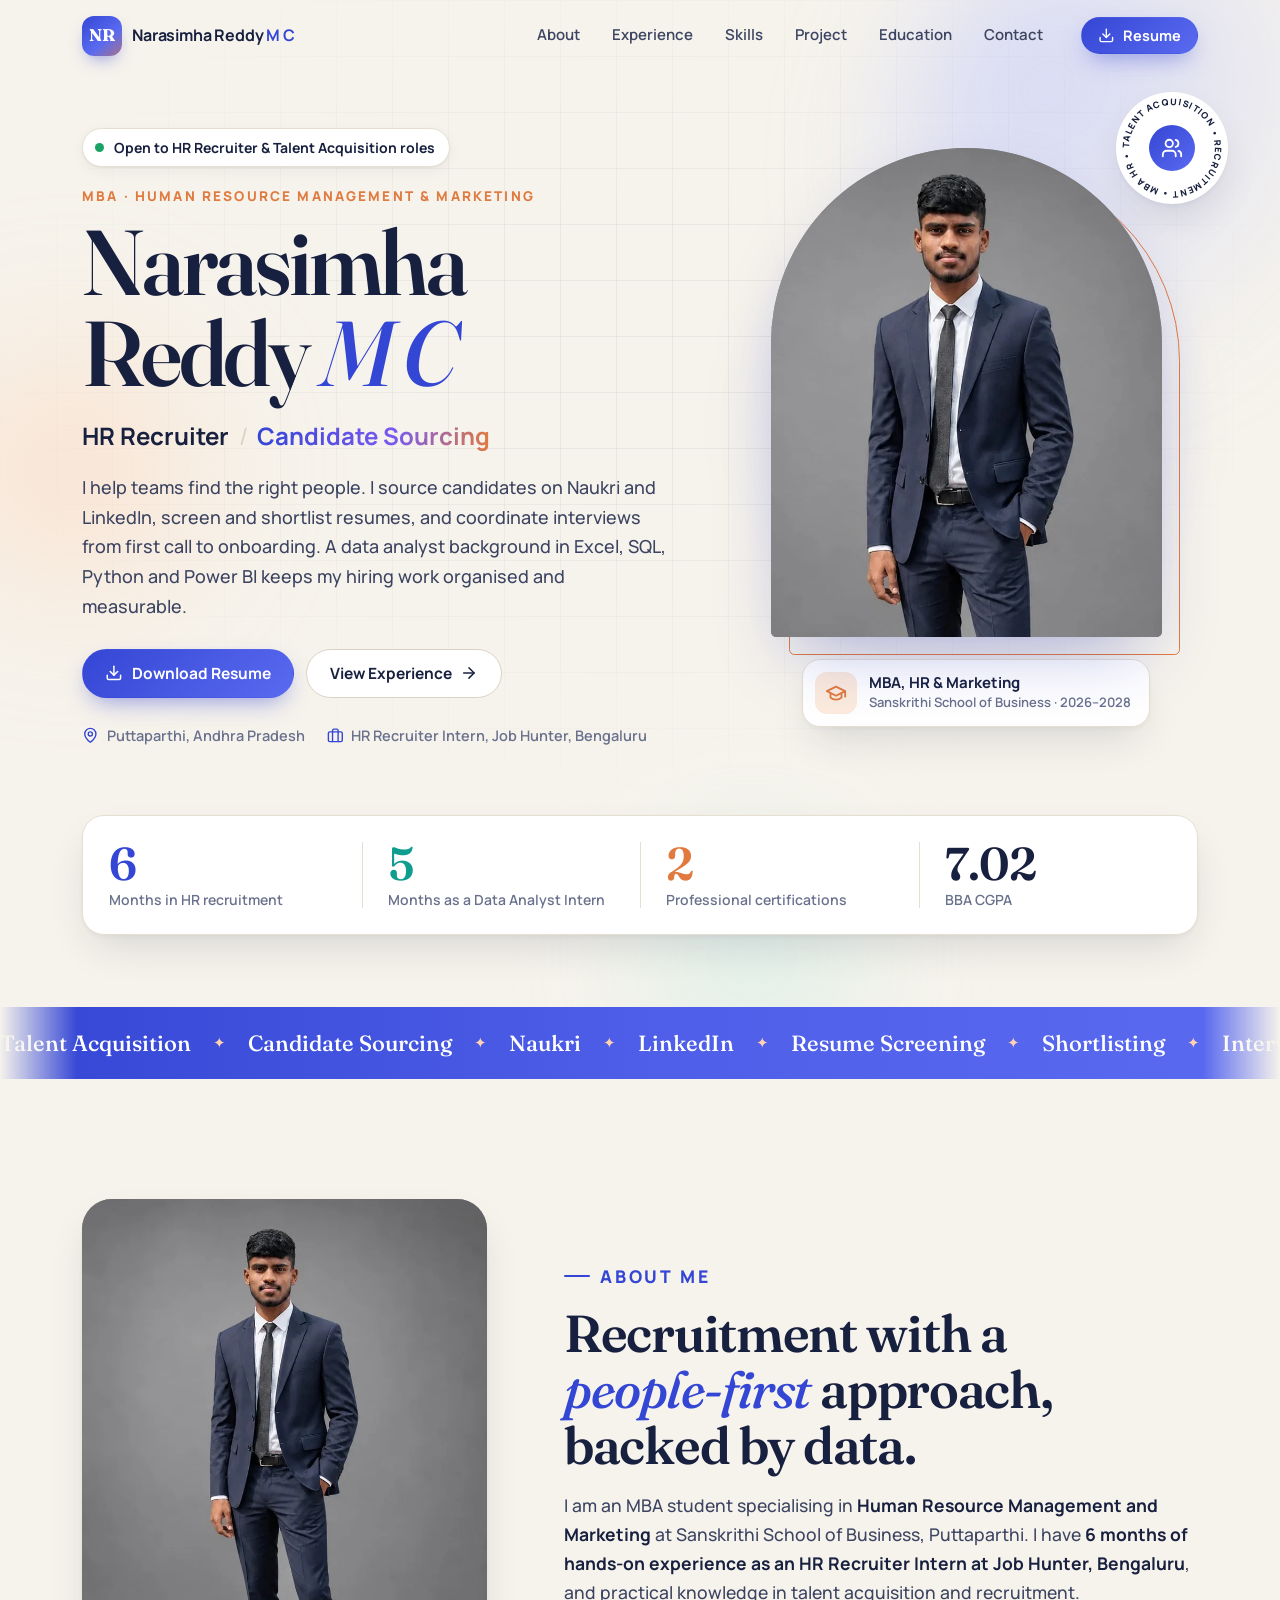
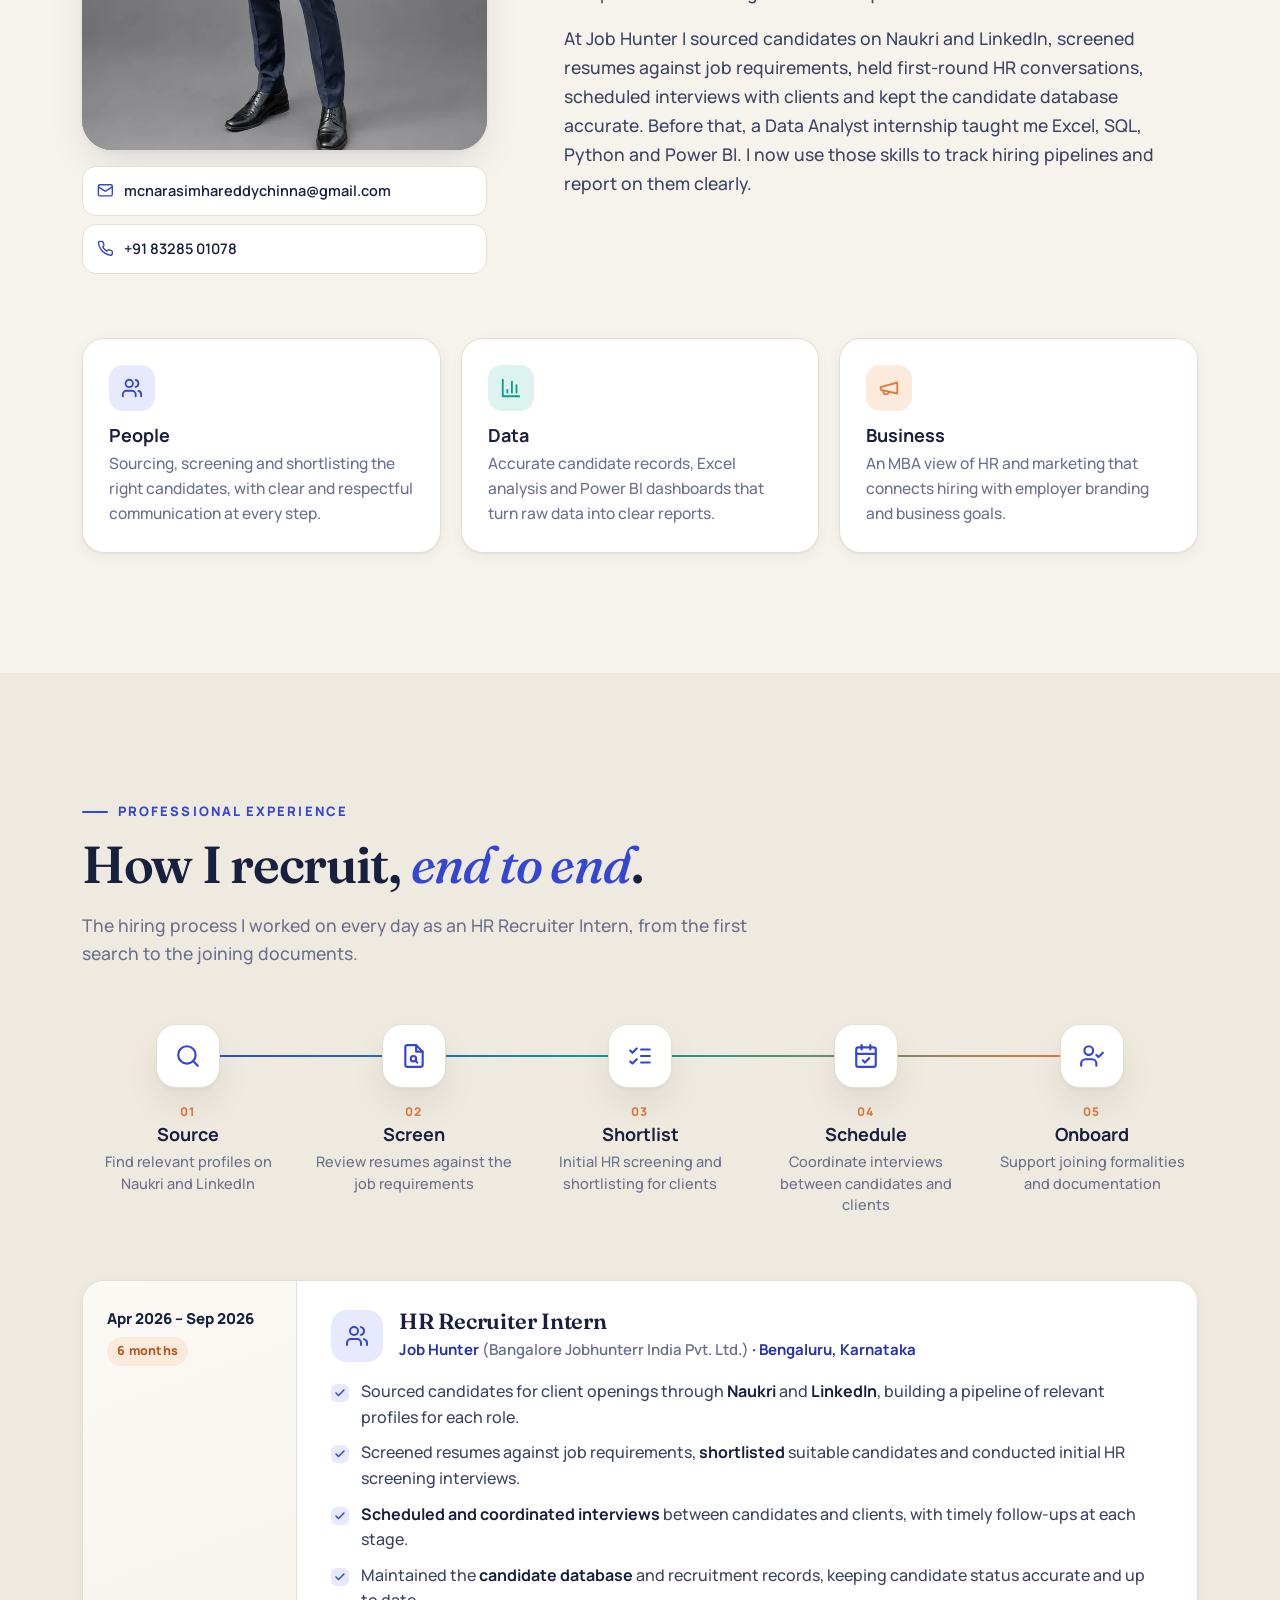
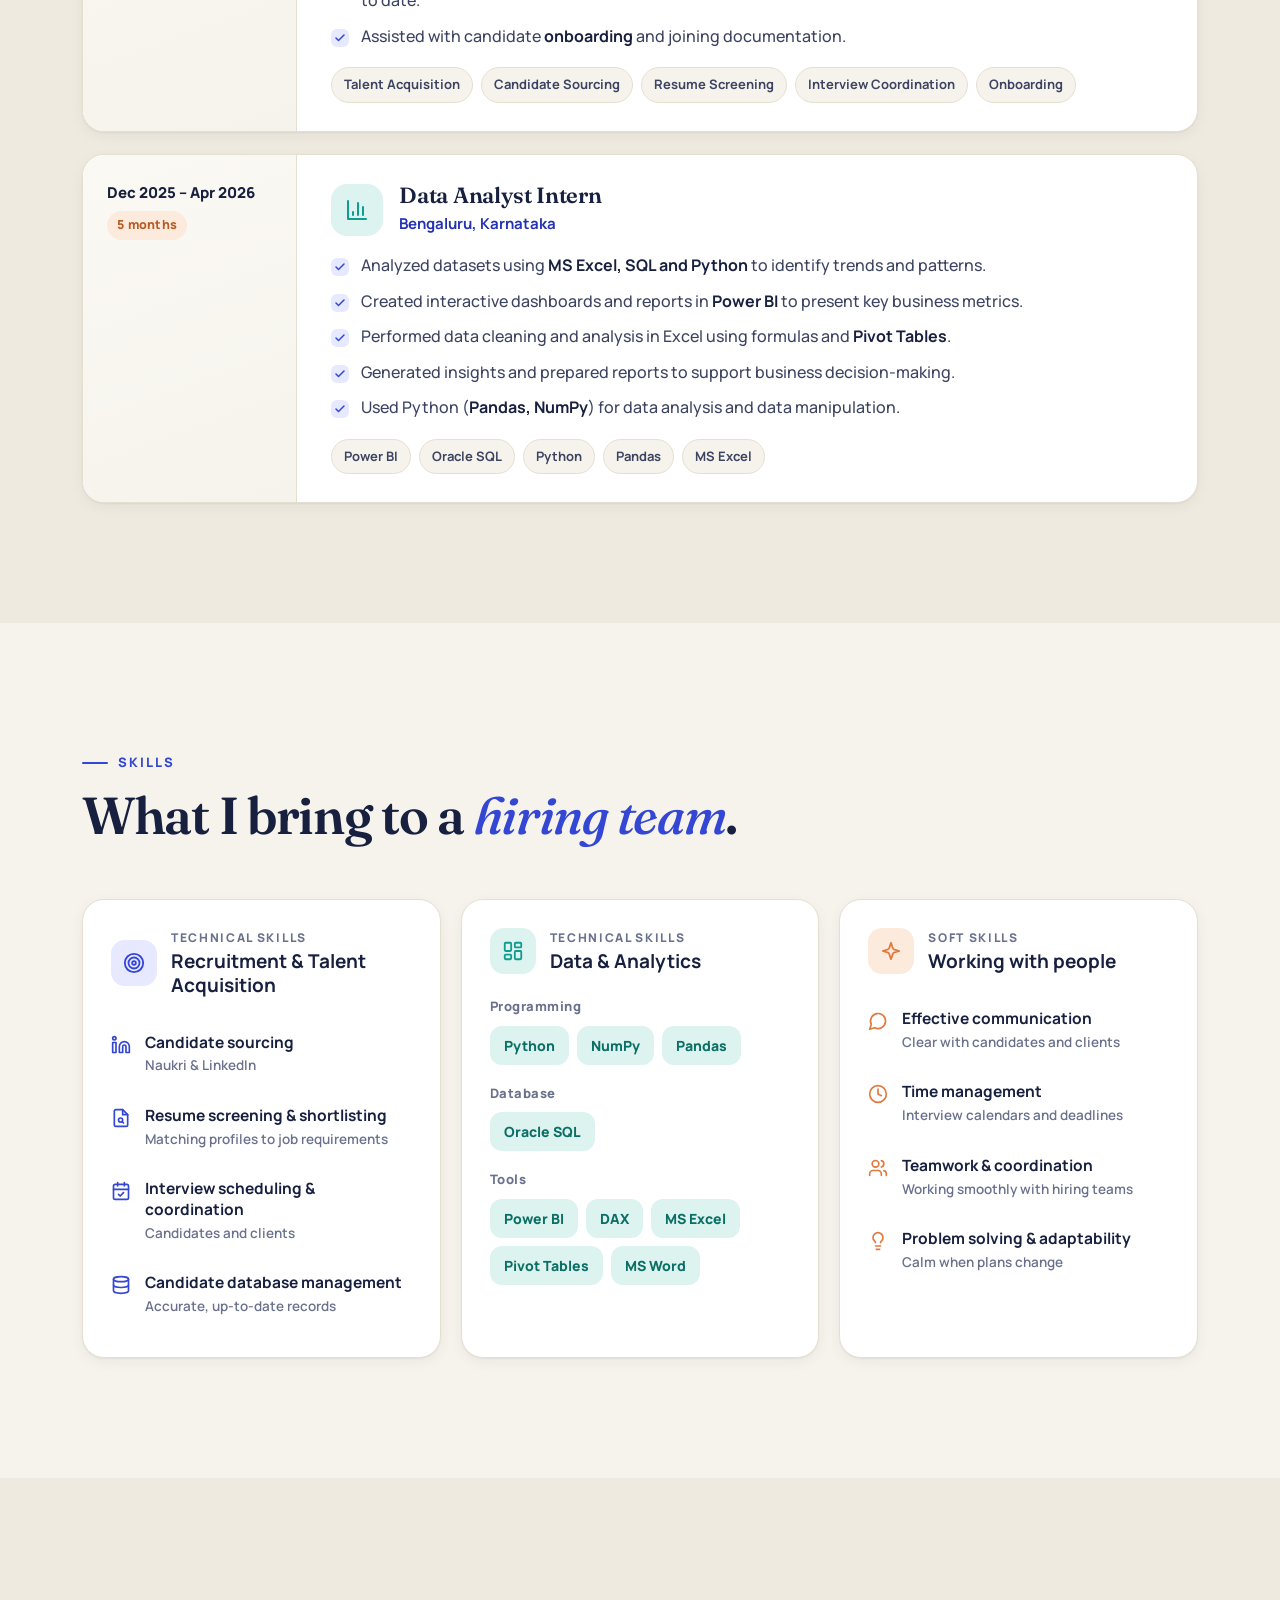
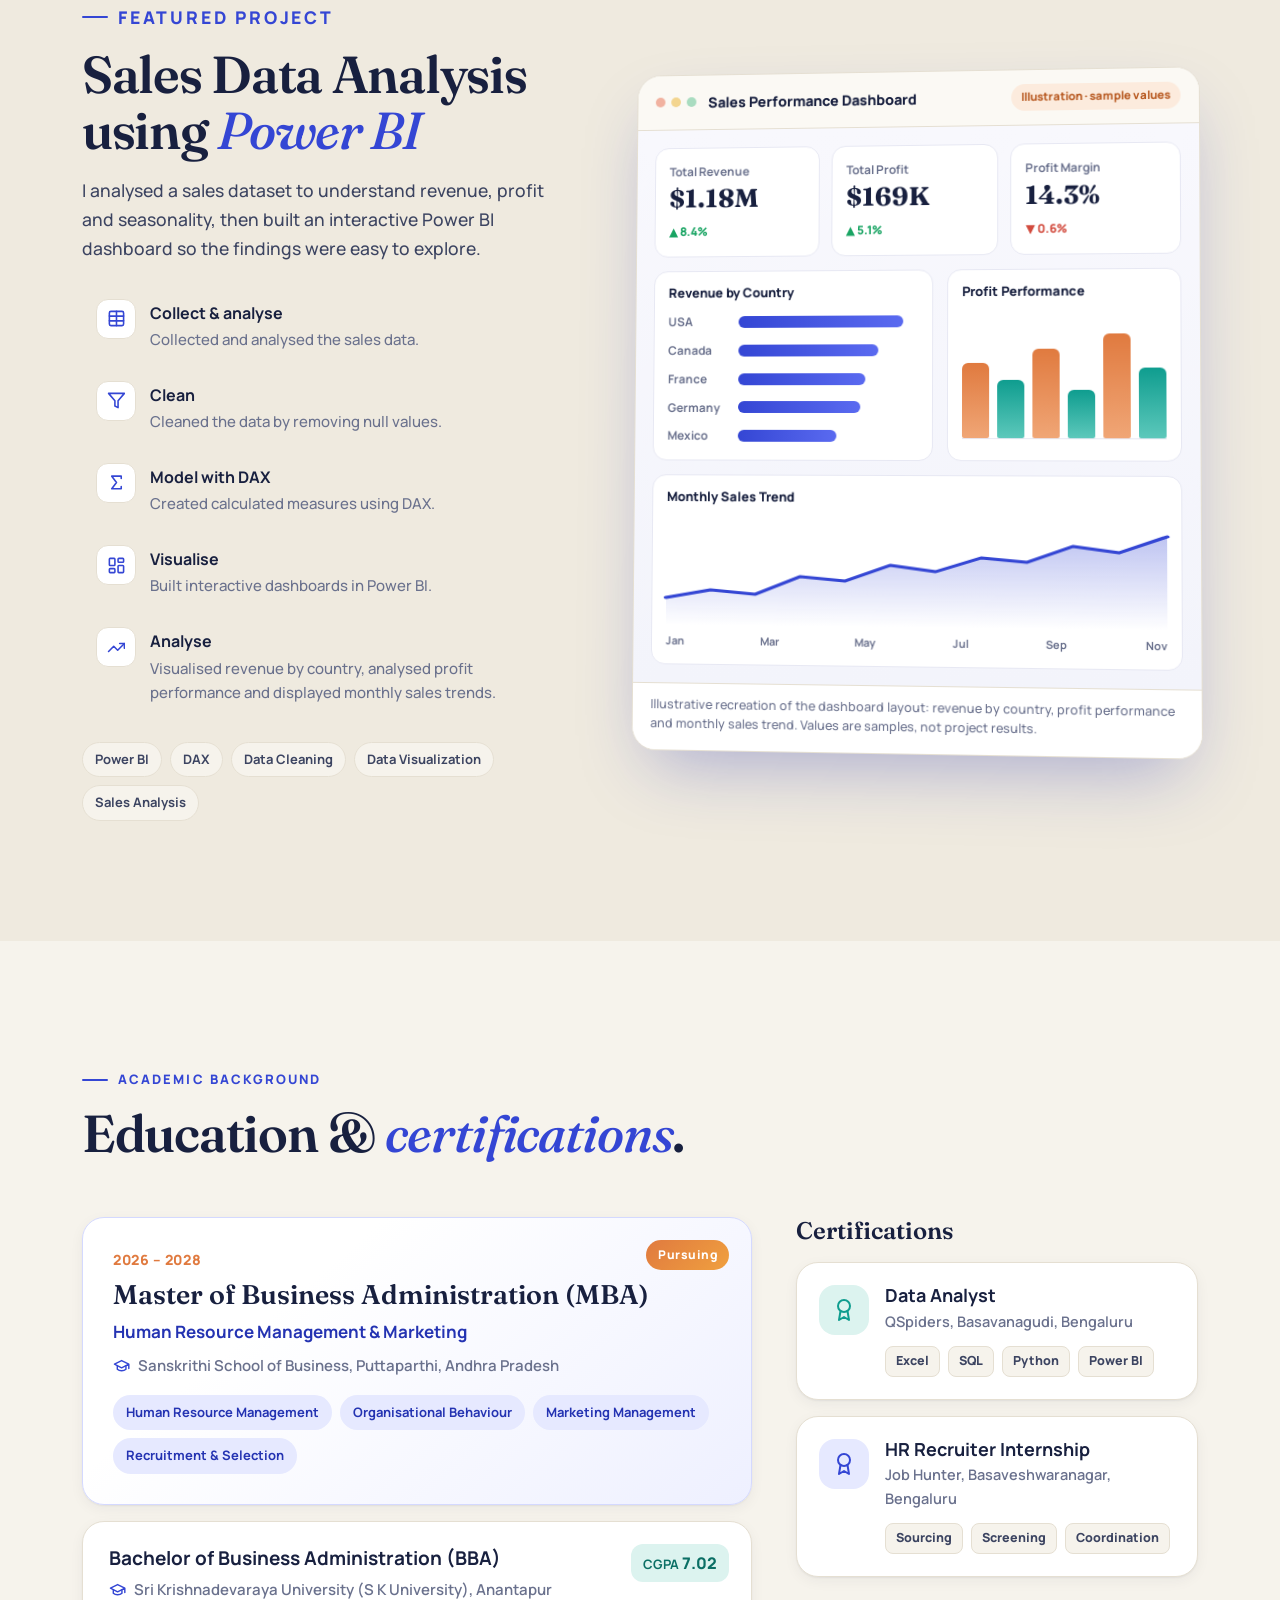
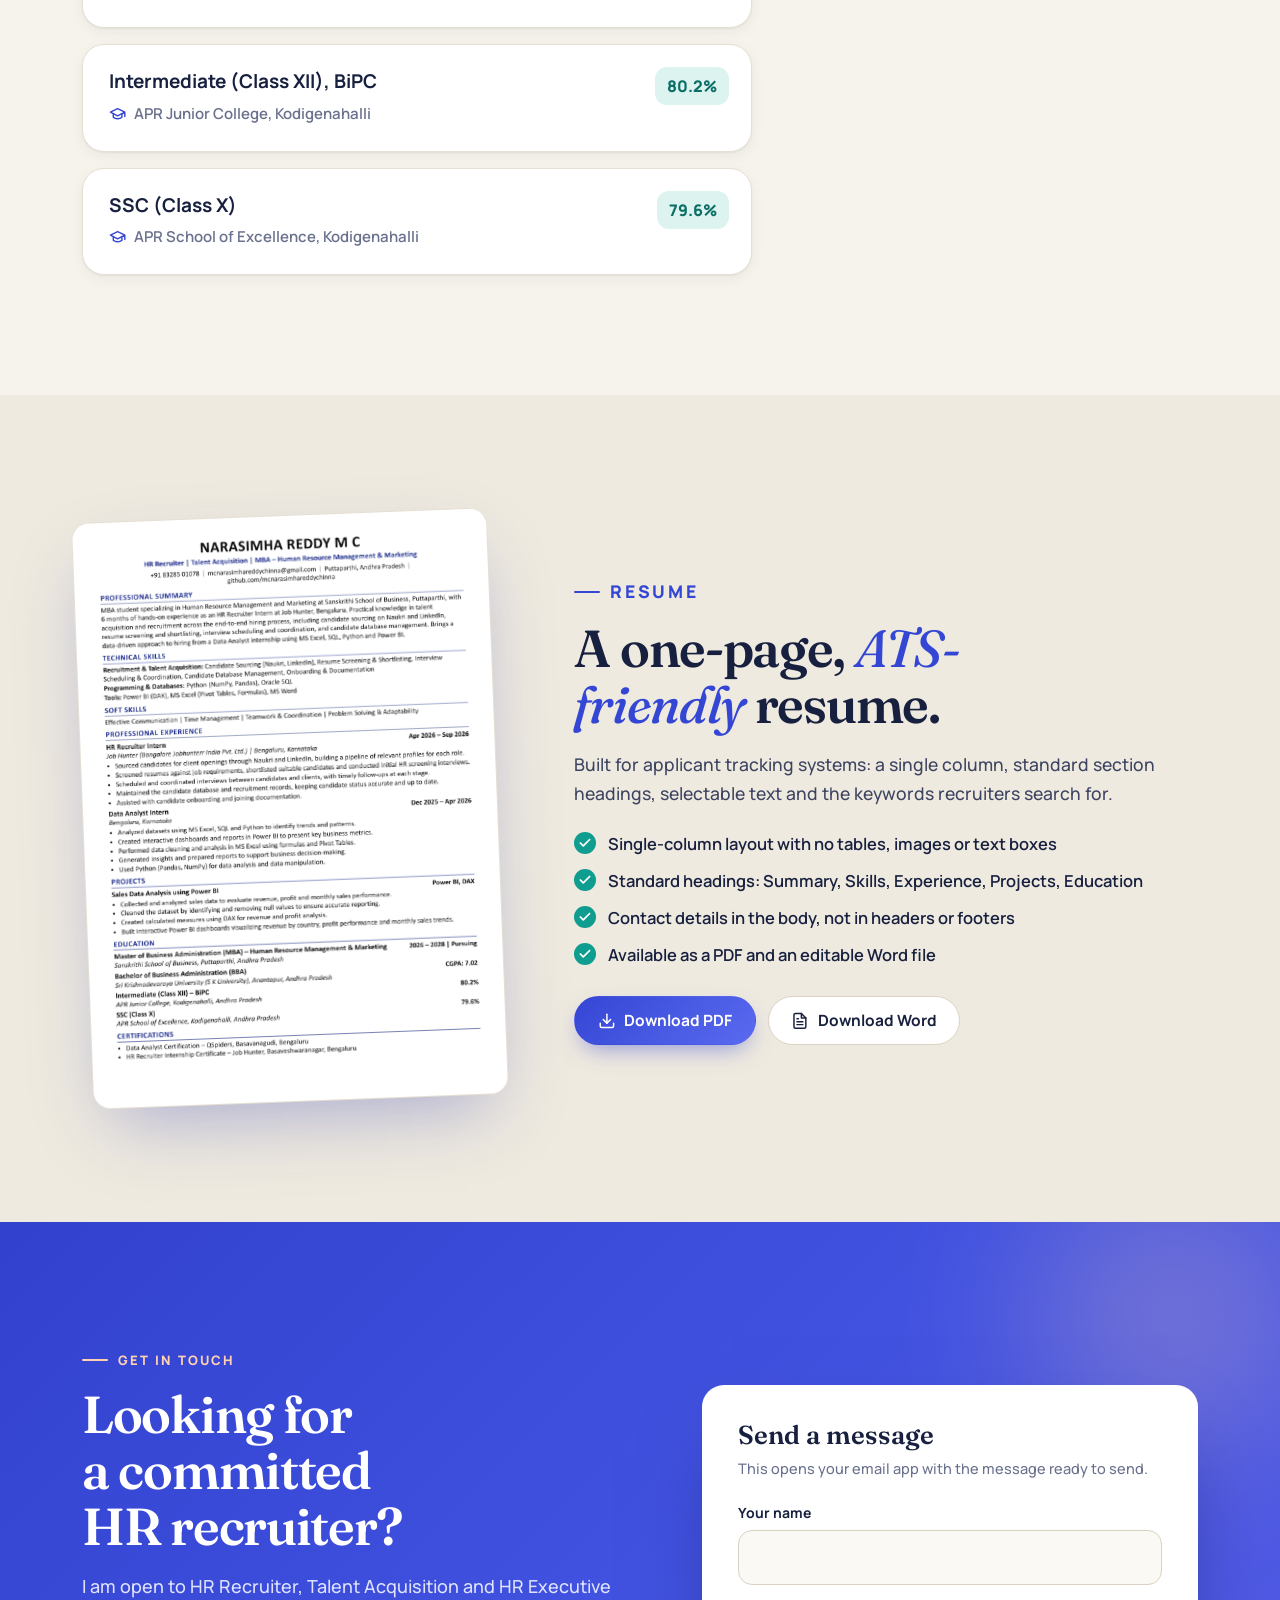
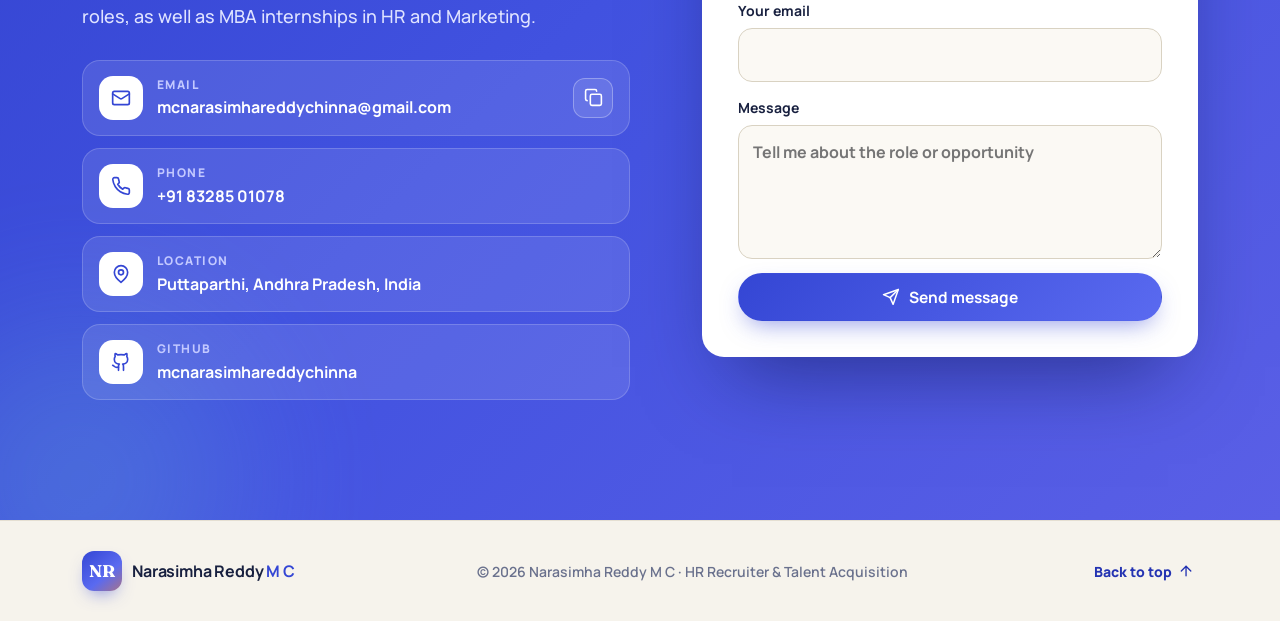
==== index.html @ 58a4a119 "Add premium portfolio and ATS-friendly resume for Narasimha Reddy M C - Static, dependency-free port" ====
<!doctype html>
<html lang="en" class="no-js">
<head>
<meta charset="utf-8">
<meta name="viewport" content="width=device-width, initial-scale=1, viewport-fit=cover">
<title>Narasimha Reddy M C | HR Recruiter &amp; Talent Acquisition | MBA (HR &amp; Marketing)</title>
<meta name="description" content="Portfolio of Narasimha Reddy M C, an MBA (Human Resource Management &amp; Marketing) student with 6 months of HR recruitment experience and practical knowledge in talent acquisition and recruitment, candidate sourcing, resume screening, interview coordination and Power BI.">
<meta name="keywords" content="Narasimha Reddy M C, HR Recruiter, Talent Acquisition, Recruitment, Candidate Sourcing, Resume Screening, Interview Scheduling, MBA HR, Marketing, Power BI, Data Analyst">
<meta name="author" content="Narasimha Reddy M C">
<meta name="theme-color" content="#3446D4">
<meta name="color-scheme" content="light">
<meta property="og:type" content="profile">
<meta property="og:title" content="Narasimha Reddy M C | HR Recruiter &amp; Talent Acquisition">
<meta property="og:description" content="MBA (HR &amp; Marketing) | 6 months in HR recruitment | Candidate sourcing, screening, interview coordination | Data skills in Excel, SQL, Python and Power BI.">
<meta property="og:image" content="assets/img/og-image.jpg">
<meta property="og:image:width" content="1200">
<meta property="og:image:height" content="630">
<meta name="twitter:card" content="summary_large_image">
<link rel="icon" href="assets/img/favicon.svg" type="image/svg+xml">
<link rel="apple-touch-icon" href="assets/img/apple-touch-icon.png">
<link rel="preconnect" href="https://fonts.googleapis.com">
<link rel="preconnect" href="https://fonts.gstatic.com" crossorigin>
<link rel="stylesheet" href="https://fonts.googleapis.com/css2?family=Fraunces:opsz,wght@9..144,500;9..144,600;9..144,700&family=Manrope:wght@400;500;600;700;800&display=swap">
<link rel="preload" as="image" href="assets/img/narasimha-portrait.webp" fetchpriority="high">
<link rel="stylesheet" href="assets/css/styles.css">
<script>document.documentElement.classList.remove("no-js")</script>
<script type="application/ld+json">
{
  "@context": "https://schema.org",
  "@type": "Person",
  "name": "Narasimha Reddy M C",
  "jobTitle": "HR Recruiter",
  "description": "MBA (Human Resource Management & Marketing) student with practical knowledge in talent acquisition and recruitment.",
  "email": "mailto:mcnarasimhareddychinna@gmail.com",
  "telephone": "+91-8328501078",
  "address": {"@type": "PostalAddress", "addressLocality": "Puttaparthi", "addressRegion": "Andhra Pradesh", "addressCountry": "IN"},
  "alumniOf": [
    {"@type": "CollegeOrUniversity", "name": "Sanskrithi School of Business, Puttaparthi"},
    {"@type": "CollegeOrUniversity", "name": "Sri Krishnadevaraya University, Anantapur"}
  ],
  "knowsAbout": ["Talent Acquisition", "Recruitment", "Candidate Sourcing", "Resume Screening", "Interview Scheduling", "Candidate Database Management", "Power BI", "SQL", "Python", "MS Excel"],
  "sameAs": ["https://github.com/mcnarasimhareddychinna"]
}
</script>
</head>
<body>
<a class="skip" href="#main">Skip to content</a>
<div class="progress" aria-hidden="true"><span></span></div>

<!-- Icon sprite (Lucide, ISC licence) -->
<svg width="0" height="0" style="position:absolute" aria-hidden="true">
  <defs>
    <symbol id="i-mail" viewBox="0 0 24 24"><rect width="20" height="16" x="2" y="4" rx="2"/><path d="m22 7-8.97 5.7a1.94 1.94 0 0 1-2.06 0L2 7"/></symbol>
    <symbol id="i-phone" viewBox="0 0 24 24"><path d="M22 16.92v3a2 2 0 0 1-2.18 2 19.79 19.79 0 0 1-8.63-3.07 19.5 19.5 0 0 1-6-6 19.79 19.79 0 0 1-3.07-8.67A2 2 0 0 1 4.11 2h3a2 2 0 0 1 2 1.72 12.84 12.84 0 0 0 .7 2.81 2 2 0 0 1-.45 2.11L8.09 9.91a16 16 0 0 0 6 6l1.27-1.27a2 2 0 0 1 2.11-.45 12.84 12.84 0 0 0 2.81.7A2 2 0 0 1 22 16.92z"/></symbol>
    <symbol id="i-pin" viewBox="0 0 24 24"><path d="M20 10c0 6-8 12-8 12s-8-6-8-12a8 8 0 0 1 16 0Z"/><circle cx="12" cy="10" r="3"/></symbol>
    <symbol id="i-github" viewBox="0 0 24 24"><path d="M15 22v-4a4.8 4.8 0 0 0-1-3.5c3 0 6-2 6-5.5.08-1.25-.27-2.48-1-3.5.28-1.15.28-2.35 0-3.5 0 0-1 0-3 1.5-2.64-.5-5.36-.5-8 0C6 2 5 2 5 2c-.3 1.15-.3 2.35 0 3.5A5.403 5.403 0 0 0 4 9c0 3.5 3 5.5 6 5.5-.39.49-.68 1.05-.85 1.65-.17.6-.22 1.23-.15 1.85v4"/><path d="M9 18c-4.51 2-5-2-7-2"/></symbol>
    <symbol id="i-download" viewBox="0 0 24 24"><path d="M21 15v4a2 2 0 0 1-2 2H5a2 2 0 0 1-2-2v-4"/><path d="m7 10 5 5 5-5"/><path d="M12 15V3"/></symbol>
    <symbol id="i-arrow" viewBox="0 0 24 24"><path d="M5 12h14"/><path d="m12 5 7 7-7 7"/></symbol>
    <symbol id="i-arrow-up-right" viewBox="0 0 24 24"><path d="M7 7h10v10"/><path d="M7 17 17 7"/></symbol>
    <symbol id="i-search" viewBox="0 0 24 24"><circle cx="11" cy="11" r="8"/><path d="m21 21-4.3-4.3"/></symbol>
    <symbol id="i-file-search" viewBox="0 0 24 24"><path d="M14 2H6a2 2 0 0 0-2 2v16a2 2 0 0 0 2 2h12a2 2 0 0 0 2-2V8z"/><path d="M14 2v6h6"/><circle cx="11.5" cy="14.5" r="2.5"/><path d="M13.3 16.3 15 18"/></symbol>
    <symbol id="i-list-checks" viewBox="0 0 24 24"><path d="m3 17 2 2 4-4"/><path d="m3 7 2 2 4-4"/><path d="M13 6h8"/><path d="M13 12h8"/><path d="M13 18h8"/></symbol>
    <symbol id="i-calendar" viewBox="0 0 24 24"><rect width="18" height="18" x="3" y="4" rx="2"/><path d="M16 2v4"/><path d="M8 2v4"/><path d="M3 10h18"/><path d="m9 16 2 2 4-4"/></symbol>
    <symbol id="i-user-check" viewBox="0 0 24 24"><path d="M16 21v-2a4 4 0 0 0-4-4H6a4 4 0 0 0-4 4v2"/><circle cx="9" cy="7" r="4"/><path d="m16 11 2 2 4-4"/></symbol>
    <symbol id="i-database" viewBox="0 0 24 24"><ellipse cx="12" cy="5" rx="9" ry="3"/><path d="M3 5v14a9 3 0 0 0 18 0V5"/><path d="M3 12a9 3 0 0 0 18 0"/></symbol>
    <symbol id="i-chart" viewBox="0 0 24 24"><path d="M3 3v18h18"/><path d="M18 17V9"/><path d="M13 17V5"/><path d="M8 17v-3"/></symbol>
    <symbol id="i-award" viewBox="0 0 24 24"><circle cx="12" cy="8" r="6"/><path d="M15.477 12.89 17 22l-5-3-5 3 1.523-9.11"/></symbol>
    <symbol id="i-cap" viewBox="0 0 24 24"><path d="M22 10v6M2 10l10-5 10 5-10 5z"/><path d="M6 12v5c3 3 9 3 12 0v-5"/></symbol>
    <symbol id="i-briefcase" viewBox="0 0 24 24"><rect width="20" height="14" x="2" y="7" rx="2"/><path d="M16 21V5a2 2 0 0 0-2-2h-4a2 2 0 0 0-2 2v16"/></symbol>
    <symbol id="i-users" viewBox="0 0 24 24"><path d="M16 21v-2a4 4 0 0 0-4-4H6a4 4 0 0 0-4 4v2"/><circle cx="9" cy="7" r="4"/><path d="M22 21v-2a4 4 0 0 0-3-3.87"/><path d="M16 3.13a4 4 0 0 1 0 7.75"/></symbol>
    <symbol id="i-message" viewBox="0 0 24 24"><path d="M7.9 20A9 9 0 1 0 4 16.1L2 22Z"/></symbol>
    <symbol id="i-clock" viewBox="0 0 24 24"><circle cx="12" cy="12" r="10"/><path d="M12 6v6l4 2"/></symbol>
    <symbol id="i-bulb" viewBox="0 0 24 24"><path d="M15 14c.2-1 .7-1.7 1.5-2.5 1-.9 1.5-2.2 1.5-3.5A6 6 0 0 0 6 8c0 1 .2 2.2 1.5 3.5.7.7 1.3 1.5 1.5 2.5"/><path d="M9 18h6"/><path d="M10 22h4"/></symbol>
    <symbol id="i-check" viewBox="0 0 24 24"><path d="M20 6 9 17l-5-5"/></symbol>
    <symbol id="i-copy" viewBox="0 0 24 24"><rect width="14" height="14" x="8" y="8" rx="2"/><path d="M4 16c-1.1 0-2-.9-2-2V4c0-1.1.9-2 2-2h10c1.1 0 2 .9 2 2"/></symbol>
    <symbol id="i-menu" viewBox="0 0 24 24"><path d="M4 7h16"/><path d="M4 12h16"/><path d="M4 17h16"/></symbol>
    <symbol id="i-x" viewBox="0 0 24 24"><path d="M18 6 6 18"/><path d="m6 6 12 12"/></symbol>
    <symbol id="i-file" viewBox="0 0 24 24"><path d="M14 2H6a2 2 0 0 0-2 2v16a2 2 0 0 0 2 2h12a2 2 0 0 0 2-2V8z"/><path d="M14 2v6h6"/><path d="M16 13H8"/><path d="M16 17H8"/><path d="M10 9H8"/></symbol>
    <symbol id="i-sparkles" viewBox="0 0 24 24"><path d="m12 3-1.9 5.8a2 2 0 0 1-1.3 1.3L3 12l5.8 1.9a2 2 0 0 1 1.3 1.3L12 21l1.9-5.8a2 2 0 0 1 1.3-1.3L21 12l-5.8-1.9a2 2 0 0 1-1.3-1.3Z"/></symbol>
    <symbol id="i-target" viewBox="0 0 24 24"><circle cx="12" cy="12" r="10"/><circle cx="12" cy="12" r="6"/><circle cx="12" cy="12" r="2"/></symbol>
    <symbol id="i-trend" viewBox="0 0 24 24"><path d="m22 7-8.5 8.5-5-5L2 17"/><path d="M16 7h6v6"/></symbol>
    <symbol id="i-filter" viewBox="0 0 24 24"><path d="M22 3H2l8 9.46V19l4 2v-8.54L22 3z"/></symbol>
    <symbol id="i-sigma" viewBox="0 0 24 24"><path d="M18 7V4H6l6 8-6 8h12v-3"/></symbol>
    <symbol id="i-dashboard" viewBox="0 0 24 24"><rect width="7" height="9" x="3" y="3" rx="1"/><rect width="7" height="5" x="14" y="3" rx="1"/><rect width="7" height="9" x="14" y="12" rx="1"/><rect width="7" height="5" x="3" y="16" rx="1"/></symbol>
    <symbol id="i-globe" viewBox="0 0 24 24"><circle cx="12" cy="12" r="10"/><path d="M12 2a14.5 14.5 0 0 0 0 20 14.5 14.5 0 0 0 0-20"/><path d="M2 12h20"/></symbol>
    <symbol id="i-megaphone" viewBox="0 0 24 24"><path d="m3 11 18-5v12L3 14v-3z"/><path d="M11.6 16.8a3 3 0 1 1-5.8-1.6"/></symbol>
    <symbol id="i-send" viewBox="0 0 24 24"><path d="m22 2-7 20-4-9-9-4Z"/><path d="M22 2 11 13"/></symbol>
    <symbol id="i-linkedin" viewBox="0 0 24 24"><path d="M16 8a6 6 0 0 1 6 6v7h-4v-7a2 2 0 0 0-2-2 2 2 0 0 0-2 2v7h-4v-7a6 6 0 0 1 6-6z"/><rect width="4" height="12" x="2" y="9"/><circle cx="4" cy="4" r="2"/></symbol>
    <symbol id="i-code" viewBox="0 0 24 24"><path d="m16 18 6-6-6-6"/><path d="m8 6-6 6 6 6"/></symbol>
    <symbol id="i-table" viewBox="0 0 24 24"><rect width="18" height="18" x="3" y="3" rx="2"/><path d="M3 9h18"/><path d="M3 15h18"/><path d="M12 3v18"/></symbol>
  </defs>
</svg>

<header class="nav" id="top">
  <div class="container nav-inner">
    <a class="brand" href="#home" aria-label="Narasimha Reddy M C, home">
      <span class="brand-mark" aria-hidden="true">NR</span>
      <span class="brand-text">Narasimha Reddy <b>M C</b></span>
    </a>
    <nav class="nav-links" aria-label="Main">
      <a href="#about">About</a>
      <a href="#experience">Experience</a>
      <a href="#skills">Skills</a>
      <a href="#project">Project</a>
      <a href="#education">Education</a>
      <a href="#contact">Contact</a>
    </nav>
    <a class="btn btn-primary btn-sm nav-cta" href="assets/files/Narasimha_Reddy_MC_Resume.pdf" download>
      <svg class="i"><use href="#i-download"/></svg><span>Resume</span>
    </a>
    <button class="menu-btn" type="button" aria-expanded="false" aria-controls="mobile-menu" aria-label="Open menu">
      <svg class="i i-open"><use href="#i-menu"/></svg><svg class="i i-close"><use href="#i-x"/></svg>
    </button>
  </div>
  <div class="mobile-menu" id="mobile-menu" hidden>
    <a href="#about">About</a>
    <a href="#experience">Experience</a>
    <a href="#skills">Skills</a>
    <a href="#project">Project</a>
    <a href="#education">Education</a>
    <a href="#resume">Resume</a>
    <a href="#contact">Contact</a>
  </div>
</header>

<main id="main">
  <!-- ============================== HERO -->
  <section class="hero" id="home">
    <div class="hero-bg" aria-hidden="true">
      <span class="blob b1"></span><span class="blob b2"></span><span class="blob b3"></span>
      <span class="grid-lines"></span>
    </div>
    <div class="container hero-grid">
      <div class="hero-copy">
        <p class="status" data-reveal><span class="pulse" aria-hidden="true"></span>Open to HR Recruiter &amp; Talent Acquisition roles</p>
        <p class="eyebrow" data-reveal style="--d:.05s">MBA · Human Resource Management &amp; Marketing</p>
        <h1 class="hero-title" data-reveal style="--d:.1s">
          <span>Narasimha</span>
          <span>Reddy <em>M&nbsp;C</em></span>
        </h1>
        <p class="hero-role" data-reveal style="--d:.18s">
          HR Recruiter <span class="sep" aria-hidden="true">/</span>
          <span class="rotator" aria-live="polite"><span class="rotator-word">Talent Acquisition</span></span>
        </p>
        <p class="hero-lead" data-reveal style="--d:.24s">
          I help teams find the right people. I source candidates on Naukri and LinkedIn, screen and shortlist resumes, and coordinate interviews from first call to onboarding. A data analyst background in Excel, SQL, Python and Power BI keeps my hiring work organised and measurable.
        </p>
        <div class="hero-actions" data-reveal style="--d:.3s">
          <a class="btn btn-primary" href="assets/files/Narasimha_Reddy_MC_Resume.pdf" download>
            <svg class="i"><use href="#i-download"/></svg>Download Resume
          </a>
          <a class="btn btn-ghost" href="#experience">View Experience<svg class="i"><use href="#i-arrow"/></svg></a>
        </div>
        <ul class="hero-meta" data-reveal style="--d:.36s">
          <li><svg class="i"><use href="#i-pin"/></svg>Puttaparthi, Andhra Pradesh</li>
          <li><svg class="i"><use href="#i-briefcase"/></svg>HR Recruiter Intern, Job Hunter, Bengaluru</li>
        </ul>
      </div>

      <div class="hero-visual" data-reveal style="--d:.15s">
        <div class="portrait-wrap">
          <span class="arch-outline" aria-hidden="true"></span>
          <span class="arch-glow" aria-hidden="true"></span>
          <figure class="portrait">
            <img src="assets/img/narasimha-portrait.webp" srcset="assets/img/narasimha-portrait-480.webp 480w, assets/img/narasimha-portrait.webp 760w" sizes="(max-width: 600px) 82vw, 420px" width="760" height="950" alt="Narasimha Reddy M C in a navy suit and tie" fetchpriority="high">
          </figure>
          <div class="seal" aria-hidden="true">
            <svg viewBox="0 0 120 120" class="seal-text">
              <defs><path id="seal-circle" d="M60,60 m-46,0 a46,46 0 1,1 92,0 a46,46 0 1,1 -92,0"/></defs>
              <text><textPath href="#seal-circle" textLength="286" lengthAdjust="spacing">TALENT ACQUISITION • RECRUITMENT • MBA HR •</textPath></text>
            </svg>
            <span class="seal-core"><svg class="i"><use href="#i-users"/></svg></span>
          </div>
        </div>
        <div class="portrait-caption">
          <span class="cap-icon"><svg class="i"><use href="#i-cap"/></svg></span>
          <span><b>MBA, HR &amp; Marketing</b><small>Sanskrithi School of Business · 2026–2028</small></span>
        </div>
      </div>
    </div>

    <div class="container">
      <dl class="stats" data-reveal>
        <div class="stat"><dt>Months in HR recruitment</dt><dd><span data-count="6">6</span></dd></div>
        <div class="stat"><dt>Months as a Data Analyst Intern</dt><dd><span data-count="5">5</span></dd></div>
        <div class="stat"><dt>Professional certifications</dt><dd><span data-count="2">2</span></dd></div>
        <div class="stat"><dt>BBA CGPA</dt><dd><span data-count="7.02" data-decimals="2">7.02</span></dd></div>
      </dl>
    </div>
  </section>

  <!-- ============================== MARQUEE -->
  <div class="marquee" aria-label="Key skills">
    <div class="marquee-track">
      <ul>
        <li>Talent Acquisition</li><li>Candidate Sourcing</li><li>Naukri</li><li>LinkedIn</li><li>Resume Screening</li><li>Shortlisting</li><li>Interview Coordination</li><li>Onboarding</li><li>Candidate Database</li><li>Power BI</li><li>Oracle SQL</li><li>Python</li><li>MS Excel</li>
      </ul>
      <ul aria-hidden="true">
        <li>Talent Acquisition</li><li>Candidate Sourcing</li><li>Naukri</li><li>LinkedIn</li><li>Resume Screening</li><li>Shortlisting</li><li>Interview Coordination</li><li>Onboarding</li><li>Candidate Database</li><li>Power BI</li><li>Oracle SQL</li><li>Python</li><li>MS Excel</li>
      </ul>
    </div>
  </div>

  <!-- ============================== ABOUT -->
  <section class="section" id="about">
    <div class="container about-grid">
      <div class="about-photo" data-reveal>
        <figure>
          <img src="assets/img/narasimha-full.webp" width="760" height="1033" loading="lazy" decoding="async" alt="Full-length portrait of Narasimha Reddy M C">
        </figure>
        <ul class="about-contact">
          <li><svg class="i"><use href="#i-mail"/></svg><a href="mailto:mcnarasimhareddychinna@gmail.com">mcnarasimhareddychinna@<wbr>gmail.com</a></li>
          <li><svg class="i"><use href="#i-phone"/></svg><a href="tel:+918328501078">+91 83285 01078</a></li>
        </ul>
      </div>
      <div class="about-copy">
        <p class="kicker" data-reveal>About me</p>
        <h2 class="section-title" data-reveal style="--d:.05s">Recruitment with a <em>people-first</em> approach, backed by data.</h2>
        <p data-reveal style="--d:.1s">
          I am an MBA student specialising in <strong>Human Resource Management and Marketing</strong> at Sanskrithi School of Business, Puttaparthi. I have <strong>6 months of hands-on experience as an HR Recruiter Intern at Job Hunter, Bengaluru</strong>, and practical knowledge in talent acquisition and recruitment.
        </p>
        <p data-reveal style="--d:.14s">
          At Job Hunter I sourced candidates on Naukri and LinkedIn, screened resumes against job requirements, held first-round HR conversations, scheduled interviews with clients and kept the candidate database accurate. Before that, a Data Analyst internship taught me Excel, SQL, Python and Power BI. I now use those skills to track hiring pipelines and report on them clearly.
        </p>
      </div>
    </div>
    <div class="container">
      <div class="pillars">
        <article class="pillar" data-reveal>
            <span class="pillar-icon c-indigo"><svg class="i"><use href="#i-users"/></svg></span>
            <h3>People</h3>
            <p>Sourcing, screening and shortlisting the right candidates, with clear and respectful communication at every step.</p>
          </article>
          <article class="pillar" data-reveal style="--d:.08s">
            <span class="pillar-icon c-teal"><svg class="i"><use href="#i-chart"/></svg></span>
            <h3>Data</h3>
            <p>Accurate candidate records, Excel analysis and Power BI dashboards that turn raw data into clear reports.</p>
          </article>
          <article class="pillar" data-reveal style="--d:.16s">
            <span class="pillar-icon c-saffron"><svg class="i"><use href="#i-megaphone"/></svg></span>
            <h3>Business</h3>
            <p>An MBA view of HR and marketing that connects hiring with employer branding and business goals.</p>
          </article>
        </div>
    </div>
  </section>

  <!-- ============================== EXPERIENCE -->
  <section class="section section-tint" id="experience">
    <div class="container">
      <div class="section-head">
        <p class="kicker" data-reveal>Professional experience</p>
        <h2 class="section-title" data-reveal style="--d:.05s">How I recruit, <em>end to end</em>.</h2>
        <p class="section-sub" data-reveal style="--d:.1s">The hiring process I worked on every day as an HR Recruiter Intern, from the first search to the joining documents.</p>
      </div>

      <ol class="pipeline" data-reveal>
        <li style="--i:0">
          <span class="step-icon"><svg class="i"><use href="#i-search"/></svg></span>
          <span class="step-no">01</span>
          <h3>Source</h3>
          <p>Find relevant profiles on Naukri and LinkedIn</p>
        </li>
        <li style="--i:1">
          <span class="step-icon"><svg class="i"><use href="#i-file-search"/></svg></span>
          <span class="step-no">02</span>
          <h3>Screen</h3>
          <p>Review resumes against the job requirements</p>
        </li>
        <li style="--i:2">
          <span class="step-icon"><svg class="i"><use href="#i-list-checks"/></svg></span>
          <span class="step-no">03</span>
          <h3>Shortlist</h3>
          <p>Initial HR screening and shortlisting for clients</p>
        </li>
        <li style="--i:3">
          <span class="step-icon"><svg class="i"><use href="#i-calendar"/></svg></span>
          <span class="step-no">04</span>
          <h3>Schedule</h3>
          <p>Coordinate interviews between candidates and clients</p>
        </li>
        <li style="--i:4">
          <span class="step-icon"><svg class="i"><use href="#i-user-check"/></svg></span>
          <span class="step-no">05</span>
          <h3>Onboard</h3>
          <p>Support joining formalities and documentation</p>
        </li>
      </ol>

      <div class="timeline">
        <article class="job card" data-reveal>
          <div class="job-side">
            <span class="job-dates">Apr 2026 – Sep 2026</span>
            <span class="job-duration">6 months</span>
          </div>
          <div class="job-main">
            <div class="job-head">
              <span class="job-logo c-indigo"><svg class="i"><use href="#i-users"/></svg></span>
              <div>
                <h3>HR Recruiter Intern</h3>
                <p class="job-org">Job Hunter <span>(Bangalore Jobhunterr India Pvt. Ltd.)</span> · Bengaluru, Karnataka</p>
              </div>
            </div>
            <ul class="ticks">
              <li>Sourced candidates for client openings through <b>Naukri</b> and <b>LinkedIn</b>, building a pipeline of relevant profiles for each role.</li>
              <li>Screened resumes against job requirements, <b>shortlisted</b> suitable candidates and conducted initial HR screening interviews.</li>
              <li><b>Scheduled and coordinated interviews</b> between candidates and clients, with timely follow-ups at each stage.</li>
              <li>Maintained the <b>candidate database</b> and recruitment records, keeping candidate status accurate and up to date.</li>
              <li>Assisted with candidate <b>onboarding</b> and joining documentation.</li>
            </ul>
            <ul class="tags">
              <li>Talent Acquisition</li><li>Candidate Sourcing</li><li>Resume Screening</li><li>Interview Coordination</li><li>Onboarding</li>
            </ul>
          </div>
        </article>

        <article class="job card" data-reveal>
          <div class="job-side">
            <span class="job-dates">Dec 2025 – Apr 2026</span>
            <span class="job-duration">5 months</span>
          </div>
          <div class="job-main">
            <div class="job-head">
              <span class="job-logo c-teal"><svg class="i"><use href="#i-chart"/></svg></span>
              <div>
                <h3>Data Analyst Intern</h3>
                <p class="job-org">Bengaluru, Karnataka</p>
              </div>
            </div>
            <ul class="ticks">
              <li>Analyzed datasets using <b>MS Excel, SQL and Python</b> to identify trends and patterns.</li>
              <li>Created interactive dashboards and reports in <b>Power BI</b> to present key business metrics.</li>
              <li>Performed data cleaning and analysis in Excel using formulas and <b>Pivot Tables</b>.</li>
              <li>Generated insights and prepared reports to support business decision-making.</li>
              <li>Used Python (<b>Pandas, NumPy</b>) for data analysis and data manipulation.</li>
            </ul>
            <ul class="tags">
              <li>Power BI</li><li>Oracle SQL</li><li>Python</li><li>Pandas</li><li>MS Excel</li>
            </ul>
          </div>
        </article>
      </div>
    </div>
  </section>

  <!-- ============================== SKILLS -->
  <section class="section" id="skills">
    <div class="container">
      <div class="section-head">
        <p class="kicker" data-reveal>Skills</p>
        <h2 class="section-title" data-reveal style="--d:.05s">What I bring to a <em>hiring team</em>.</h2>
      </div>
      <div class="skills-grid">
        <article class="skill-card card spot" data-reveal>
          <header>
            <span class="pillar-icon c-indigo"><svg class="i"><use href="#i-target"/></svg></span>
            <div><p class="skill-type">Technical skills</p><h3>Recruitment &amp; Talent Acquisition</h3></div>
          </header>
          <ul class="skill-list">
            <li><svg class="i"><use href="#i-linkedin"/></svg><span><b>Candidate sourcing</b><small>Naukri &amp; LinkedIn</small></span></li>
            <li><svg class="i"><use href="#i-file-search"/></svg><span><b>Resume screening &amp; shortlisting</b><small>Matching profiles to job requirements</small></span></li>
            <li><svg class="i"><use href="#i-calendar"/></svg><span><b>Interview scheduling &amp; coordination</b><small>Candidates and clients</small></span></li>
            <li><svg class="i"><use href="#i-database"/></svg><span><b>Candidate database management</b><small>Accurate, up-to-date records</small></span></li>
          </ul>
        </article>

        <article class="skill-card card spot" data-reveal style="--d:.08s">
          <header>
            <span class="pillar-icon c-teal"><svg class="i"><use href="#i-dashboard"/></svg></span>
            <div><p class="skill-type">Technical skills</p><h3>Data &amp; Analytics</h3></div>
          </header>
          <div class="skill-rows">
            <div><span class="row-label">Programming</span><ul class="chips"><li>Python</li><li>NumPy</li><li>Pandas</li></ul></div>
            <div><span class="row-label">Database</span><ul class="chips"><li>Oracle SQL</li></ul></div>
            <div><span class="row-label">Tools</span><ul class="chips"><li>Power BI</li><li>DAX</li><li>MS Excel</li><li>Pivot Tables</li><li>MS Word</li></ul></div>
          </div>
        </article>

        <article class="skill-card card spot" data-reveal style="--d:.16s">
          <header>
            <span class="pillar-icon c-saffron"><svg class="i"><use href="#i-sparkles"/></svg></span>
            <div><p class="skill-type">Soft skills</p><h3>Working with people</h3></div>
          </header>
          <ul class="skill-list">
            <li><svg class="i"><use href="#i-message"/></svg><span><b>Effective communication</b><small>Clear with candidates and clients</small></span></li>
            <li><svg class="i"><use href="#i-clock"/></svg><span><b>Time management</b><small>Interview calendars and deadlines</small></span></li>
            <li><svg class="i"><use href="#i-users"/></svg><span><b>Teamwork &amp; coordination</b><small>Working smoothly with hiring teams</small></span></li>
            <li><svg class="i"><use href="#i-bulb"/></svg><span><b>Problem solving &amp; adaptability</b><small>Calm when plans change</small></span></li>
          </ul>
        </article>
      </div>
    </div>
  </section>

  <!-- ============================== PROJECT -->
  <section class="section section-tint" id="project">
    <div class="container project-grid">
      <div class="project-copy">
        <p class="kicker" data-reveal>Featured project</p>
        <h2 class="section-title" data-reveal style="--d:.05s">Sales Data Analysis using <em>Power&nbsp;BI</em></h2>
        <p data-reveal style="--d:.1s">I analysed a sales dataset to understand revenue, profit and seasonality, then built an interactive Power BI dashboard so the findings were easy to explore.</p>
        <ol class="steps" data-reveal style="--d:.14s">
          <li><span class="s-ico"><svg class="i"><use href="#i-table"/></svg></span><div><b>Collect &amp; analyse</b><p>Collected and analysed the sales data.</p></div></li>
          <li><span class="s-ico"><svg class="i"><use href="#i-filter"/></svg></span><div><b>Clean</b><p>Cleaned the data by removing null values.</p></div></li>
          <li><span class="s-ico"><svg class="i"><use href="#i-sigma"/></svg></span><div><b>Model with DAX</b><p>Created calculated measures using DAX.</p></div></li>
          <li><span class="s-ico"><svg class="i"><use href="#i-dashboard"/></svg></span><div><b>Visualise</b><p>Built interactive dashboards in Power BI.</p></div></li>
          <li><span class="s-ico"><svg class="i"><use href="#i-trend"/></svg></span><div><b>Analyse</b><p>Visualised revenue by country, analysed profit performance and displayed monthly sales trends.</p></div></li>
        </ol>
        <ul class="tags" data-reveal style="--d:.18s"><li>Power BI</li><li>DAX</li><li>Data Cleaning</li><li>Data Visualization</li><li>Sales Analysis</li></ul>
      </div>

      <figure class="dash" data-reveal style="--d:.1s" aria-label="Illustration of the Power BI sales dashboard layout">
        <div class="dash-bar">
          <span class="dots" aria-hidden="true"><i></i><i></i><i></i></span>
          <span class="dash-title">Sales Performance Dashboard</span>
          <span class="dash-badge">Illustration · sample values</span>
        </div>
        <div class="dash-body">
          <div class="kpis">
            <div class="kpi"><span>Total Revenue</span><b>$1.18M</b><i class="up">▲ 8.4%</i></div>
            <div class="kpi"><span>Total Profit</span><b>$169K</b><i class="up">▲ 5.1%</i></div>
            <div class="kpi"><span>Profit Margin</span><b>14.3%</b><i class="down">▼ 0.6%</i></div>
          </div>
          <div class="panel panel-country">
            <h4>Revenue by Country</h4>
            <ul class="hbars">
              <li><span>USA</span><i style="--w:92%"></i></li>
              <li><span>Canada</span><i style="--w:78%"></i></li>
              <li><span>France</span><i style="--w:71%"></i></li>
              <li><span>Germany</span><i style="--w:68%"></i></li>
              <li><span>Mexico</span><i style="--w:55%"></i></li>
            </ul>
          </div>
          <div class="panel panel-profit">
            <h4>Profit Performance</h4>
            <div class="vbars">
              <i style="--h:62%"></i><i style="--h:48%"></i><i style="--h:74%"></i><i style="--h:40%"></i><i style="--h:86%"></i><i style="--h:58%"></i>
            </div>
          </div>
          <div class="panel panel-trend">
            <h4>Monthly Sales Trend</h4>
            <svg viewBox="0 0 320 110" preserveAspectRatio="none" class="trend" aria-hidden="true">
              <defs>
                <linearGradient id="trendFill" x1="0" x2="0" y1="0" y2="1"><stop offset="0" stop-color="#3446D4" stop-opacity=".32"/><stop offset="1" stop-color="#3446D4" stop-opacity="0"/></linearGradient>
              </defs>
              <path class="trend-area" d="M0,82 L29,74 L58,78 L87,60 L116,64 L145,48 L174,54 L203,40 L232,44 L261,28 L290,34 L320,18 L320,110 L0,110 Z" fill="url(#trendFill)"/>
              <path class="trend-line" d="M0,82 L29,74 L58,78 L87,60 L116,64 L145,48 L174,54 L203,40 L232,44 L261,28 L290,34 L320,18" fill="none" stroke="#3446D4" stroke-width="3" stroke-linejoin="round" stroke-linecap="round" pathLength="1"/>
            </svg>
            <div class="months" aria-hidden="true"><span>Jan</span><span>Mar</span><span>May</span><span>Jul</span><span>Sep</span><span>Nov</span></div>
          </div>
        </div>
        <figcaption>Illustrative recreation of the dashboard layout: revenue by country, profit performance and monthly sales trend. Values are samples, not project results.</figcaption>
      </figure>
    </div>
  </section>

  <!-- ============================== EDUCATION + CERTIFICATIONS -->
  <section class="section" id="education">
    <div class="container">
      <div class="section-head">
        <p class="kicker" data-reveal>Academic background</p>
        <h2 class="section-title" data-reveal style="--d:.05s">Education &amp; <em>certifications</em>.</h2>
      </div>
      <div class="edu-grid">
        <ol class="edu-list">
          <li class="edu card featured" data-reveal>
            <span class="edu-badge">Pursuing</span>
            <span class="edu-years">2026 – 2028</span>
            <h3>Master of Business Administration (MBA)</h3>
            <p class="edu-spec">Human Resource Management &amp; Marketing</p>
            <p class="edu-school"><svg class="i"><use href="#i-cap"/></svg>Sanskrithi School of Business, Puttaparthi, Andhra Pradesh</p>
            <ul class="tags tags-soft"><li>Human Resource Management</li><li>Organisational Behaviour</li><li>Marketing Management</li><li>Recruitment &amp; Selection</li></ul>
          </li>
          <li class="edu card" data-reveal style="--d:.06s">
            <span class="edu-score">CGPA <b>7.02</b></span>
            <h3>Bachelor of Business Administration (BBA)</h3>
            <p class="edu-school"><svg class="i"><use href="#i-cap"/></svg>Sri Krishnadevaraya University (S K University), Anantapur</p>
          </li>
          <li class="edu card" data-reveal style="--d:.12s">
            <span class="edu-score"><b>80.2%</b></span>
            <h3>Intermediate (Class XII), BiPC</h3>
            <p class="edu-school"><svg class="i"><use href="#i-cap"/></svg>APR Junior College, Kodigenahalli</p>
          </li>
          <li class="edu card" data-reveal style="--d:.18s">
            <span class="edu-score"><b>79.6%</b></span>
            <h3>SSC (Class X)</h3>
            <p class="edu-school"><svg class="i"><use href="#i-cap"/></svg>APR School of Excellence, Kodigenahalli</p>
          </li>
        </ol>

        <div class="certs">
          <h3 class="certs-title" data-reveal>Certifications</h3>
          <article class="cert card" data-reveal style="--d:.06s">
            <span class="cert-ribbon c-teal"><svg class="i"><use href="#i-award"/></svg></span>
            <div>
              <h4>Data Analyst</h4>
              <p>QSpiders, Basavanagudi, Bengaluru</p>
              <ul class="chips chips-sm"><li>Excel</li><li>SQL</li><li>Python</li><li>Power BI</li></ul>
            </div>
          </article>
          <article class="cert card" data-reveal style="--d:.12s">
            <span class="cert-ribbon c-indigo"><svg class="i"><use href="#i-award"/></svg></span>
            <div>
              <h4>HR Recruiter Internship</h4>
              <p>Job Hunter, Basaveshwaranagar, Bengaluru</p>
              <ul class="chips chips-sm"><li>Sourcing</li><li>Screening</li><li>Coordination</li></ul>
            </div>
          </article>
        </div>
      </div>
    </div>
  </section>

  <!-- ============================== RESUME -->
  <section class="section section-tint" id="resume">
    <div class="container resume-grid">
      <a class="resume-thumb" href="resume.html" data-reveal aria-label="Open the resume online">
        <img src="assets/img/resume-preview.webp" width="1240" height="1754" loading="lazy" decoding="async" alt="Preview of Narasimha Reddy M C's one-page resume">
        <span class="resume-open"><svg class="i"><use href="#i-arrow-up-right"/></svg>View online</span>
      </a>
      <div class="resume-copy">
        <p class="kicker" data-reveal>Resume</p>
        <h2 class="section-title" data-reveal style="--d:.05s">A one-page, <em>ATS-friendly</em> resume.</h2>
        <p data-reveal style="--d:.1s">Built for applicant tracking systems: a single column, standard section headings, selectable text and the keywords recruiters search for.</p>
        <ul class="ats-list" data-reveal style="--d:.14s">
          <li><svg class="i"><use href="#i-check"/></svg>Single-column layout with no tables, images or text boxes</li>
          <li><svg class="i"><use href="#i-check"/></svg>Standard headings: Summary, Skills, Experience, Projects, Education</li>
          <li><svg class="i"><use href="#i-check"/></svg>Contact details in the body, not in headers or footers</li>
          <li><svg class="i"><use href="#i-check"/></svg>Available as a PDF and an editable Word file</li>
        </ul>
        <div class="hero-actions" data-reveal style="--d:.18s">
          <a class="btn btn-primary" href="assets/files/Narasimha_Reddy_MC_Resume.pdf" download><svg class="i"><use href="#i-download"/></svg>Download PDF</a>
          <a class="btn btn-ghost" href="assets/files/Narasimha_Reddy_MC_Resume.docx" download><svg class="i"><use href="#i-file"/></svg>Download Word</a>
        </div>
      </div>
    </div>
  </section>

  <!-- ============================== CONTACT -->
  <section class="contact" id="contact">
    <div class="contact-bg" aria-hidden="true"><span class="blob b4"></span><span class="blob b5"></span></div>
    <div class="container contact-grid">
      <div class="contact-copy">
        <p class="kicker kicker-light" data-reveal>Get in touch</p>
        <h2 class="section-title light" data-reveal style="--d:.05s">Looking for a committed HR recruiter?</h2>
        <p class="contact-lead" data-reveal style="--d:.1s">I am open to HR Recruiter, Talent Acquisition and HR Executive roles, as well as MBA internships in HR and Marketing.</p>
        <ul class="contact-list" data-reveal style="--d:.14s">
          <li>
            <span class="c-ico"><svg class="i"><use href="#i-mail"/></svg></span>
            <span class="c-text"><small>Email</small><a href="mailto:mcnarasimhareddychinna@gmail.com" class="email">mcnarasimhareddychinna@<wbr>gmail.com</a></span>
            <button class="copy-btn" type="button" data-copy="mcnarasimhareddychinna@gmail.com" aria-label="Copy email address"><svg class="i"><use href="#i-copy"/></svg></button>
          </li>
          <li>
            <span class="c-ico"><svg class="i"><use href="#i-phone"/></svg></span>
            <span class="c-text"><small>Phone</small><a href="tel:+918328501078">+91 83285 01078</a></span>
          </li>
          <li>
            <span class="c-ico"><svg class="i"><use href="#i-pin"/></svg></span>
            <span class="c-text"><small>Location</small><span>Puttaparthi, Andhra Pradesh, India</span></span>
          </li>
          <li>
            <span class="c-ico"><svg class="i"><use href="#i-github"/></svg></span>
            <span class="c-text"><small>GitHub</small><a href="https://github.com/mcnarasimhareddychinna" target="_blank" rel="noopener">mcnarasimhareddychinna</a></span>
          </li>
        </ul>
      </div>

      <form class="contact-form card" data-reveal style="--d:.1s" novalidate>
        <h3>Send a message</h3>
        <p class="form-note">This opens your email app with the message ready to send.</p>
        <label>Your name<input name="name" type="text" autocomplete="name" required></label>
        <label>Your email<input name="email" type="email" autocomplete="email" required></label>
        <label>Message<textarea name="message" rows="4" required placeholder="Tell me about the role or opportunity"></textarea></label>
        <p class="form-error" role="alert" hidden>Please fill in your name, a valid email and a message.</p>
        <button class="btn btn-primary btn-block" type="submit"><svg class="i"><use href="#i-send"/></svg>Send message</button>
      </form>
    </div>
  </section>
</main>

<footer class="footer">
  <div class="container footer-inner">
    <a class="brand" href="#home"><span class="brand-mark" aria-hidden="true">NR</span><span class="brand-text">Narasimha Reddy <b>M C</b></span></a>
    <p>© <span data-year>2026</span> Narasimha Reddy M C · HR Recruiter &amp; Talent Acquisition</p>
    <a class="to-top" href="#home">Back to top<svg class="i"><use href="#i-arrow-up-right"/></svg></a>
  </div>
</footer>

<div class="toast" role="status" aria-live="polite" hidden></div>
<script src="assets/js/main.js" defer></script>
</body>
</html>
---- assets/css/styles.css ----
/* ==========================================================================
   Narasimha Reddy M C — portfolio
   Warm ivory canvas, indigo (from the navy suit) + saffron + teal accents.
   ========================================================================== */
:root {
  --canvas: #f6f3ec;
  --canvas-2: #efeadf;
  --surface: #ffffff;
  --surface-2: #fbf9f4;
  --line: #e5dfd2;
  --line-2: #d9d2c2;
  --ink: #18203f;
  --text: #3c4461;
  --muted: #6a718d;
  --primary: #3446d4;
  --primary-2: #5a6af0;
  --primary-ink: #2433b2;
  --primary-soft: #e6e9ff;
  --accent: #e07a3f;
  --accent-soft: #fcebdd;
  --teal: #0f9d8f;
  --teal-soft: #dcf3ef;
  --ok: #19a463;
  --radius: 22px;
  --radius-sm: 14px;
  --shadow-sm: 0 1px 2px rgba(24, 32, 63, .06), 0 4px 14px rgba(24, 32, 63, .05);
  --shadow: 0 2px 4px rgba(24, 32, 63, .04), 0 18px 44px -12px rgba(24, 32, 63, .16);
  --shadow-lg: 0 30px 70px -20px rgba(36, 51, 178, .35);
  --font-display: "Fraunces", Georgia, "Times New Roman", serif;
  --font-body: "Manrope", "Segoe UI", system-ui, -apple-system, sans-serif;
  --container: 1180px;
  --gutter: clamp(16px, 4vw, 32px);
  --nav-h: 72px;
  --ease: cubic-bezier(.22, 1, .36, 1);
}

*, *::before, *::after { box-sizing: border-box; }
html { scroll-behavior: smooth; scroll-padding-top: calc(var(--nav-h) + 12px); -webkit-text-size-adjust: 100%; }
body {
  margin: 0;
  font-family: var(--font-body);
  font-size: 16.5px;
  font-weight: 500;
  line-height: 1.65;
  color: var(--text);
  background: var(--canvas);
  overflow-x: hidden;
  -webkit-font-smoothing: antialiased;
  text-rendering: optimizeLegibility;
}
img { max-width: 100%; height: auto; display: block; }
a { color: inherit; }
h1, h2, h3, h4 { color: var(--ink); margin: 0; line-height: 1.15; }
p { margin: 0 0 1em; }
ul, ol { margin: 0; padding: 0; list-style: none; }
button { font: inherit; cursor: pointer; }
:focus-visible { outline: 3px solid var(--primary-2); outline-offset: 3px; border-radius: 8px; }
::selection { background: var(--primary); color: #fff; }

.i { width: 1.15em; height: 1.15em; flex: none; fill: none; stroke: currentColor; stroke-width: 2; stroke-linecap: round; stroke-linejoin: round; }
.container { width: 100%; max-width: var(--container); margin-inline: auto; padding-inline: var(--gutter); }
.skip { position: absolute; left: 12px; top: -60px; z-index: 100; background: var(--primary); color: #fff; padding: 10px 16px; border-radius: 10px; text-decoration: none; font-weight: 700; }
.skip:focus { top: 12px; }

/* progress bar */
.progress { position: fixed; inset: 0 0 auto; height: 3px; z-index: 60; pointer-events: none; }
.progress span { display: block; height: 100%; width: 100%; transform-origin: 0 50%; transform: scaleX(var(--p, 0)); background: linear-gradient(90deg, var(--primary), var(--accent)); }

/* ---------------------------------------------------------------- buttons */
.btn {
  --bg: var(--surface); --fg: var(--ink); --bd: var(--line-2);
  display: inline-flex; align-items: center; justify-content: center; gap: .55em;
  padding: .9em 1.45em; border-radius: 999px; border: 1.5px solid var(--bd);
  background: var(--bg); color: var(--fg); font-weight: 700; font-size: 15.5px; line-height: 1.2;
  text-decoration: none; white-space: nowrap;
  transition: transform .35s var(--ease), box-shadow .35s var(--ease), background .25s, border-color .25s, color .25s;
}
.btn:hover { transform: translateY(-2px); }
.btn:active { transform: translateY(0); }
.btn-primary { --bg: linear-gradient(135deg, var(--primary) 0%, var(--primary-2) 100%); --fg: #fff; --bd: transparent; background: var(--bg); box-shadow: 0 10px 24px -8px rgba(52, 70, 212, .55); }
.btn-primary:hover { box-shadow: 0 16px 34px -10px rgba(52, 70, 212, .65); }
.btn-ghost:hover { border-color: var(--primary); color: var(--primary-ink); }
.btn-ghost .i { transition: transform .35s var(--ease); }
.btn-ghost:hover .i { transform: translateX(3px); }
.btn-sm { padding: .62em 1.1em; font-size: 14.5px; }
.btn-block { width: 100%; }

/* ---------------------------------------------------------------- nav */
.nav { position: sticky; top: 0; z-index: 50; height: var(--nav-h); transition: background .3s, box-shadow .3s, border-color .3s; border-bottom: 1px solid transparent; }
.nav.scrolled { background: rgba(246, 243, 236, .82); backdrop-filter: saturate(1.4) blur(14px); -webkit-backdrop-filter: saturate(1.4) blur(14px); border-color: var(--line); box-shadow: 0 6px 24px -18px rgba(24, 32, 63, .4); }
.nav-inner { height: 100%; display: flex; align-items: center; gap: 24px; }
.brand { display: inline-flex; align-items: center; gap: 10px; text-decoration: none; color: var(--ink); font-weight: 700; letter-spacing: -.01em; }
.brand-mark { display: grid; place-items: center; width: 40px; height: 40px; border-radius: 12px; font-family: var(--font-display); font-weight: 700; font-size: 17px; color: #fff; letter-spacing: .02em; background: linear-gradient(140deg, var(--primary) 0%, var(--primary-2) 60%, var(--accent) 130%); box-shadow: 0 8px 18px -8px rgba(52, 70, 212, .7); }
.brand-text { font-size: 16px; white-space: nowrap; }
.brand-text b { color: var(--primary); }
.nav-links { margin-left: auto; display: flex; gap: 4px; }
.nav-links a { position: relative; padding: 8px 14px; border-radius: 999px; text-decoration: none; color: var(--text); font-weight: 600; font-size: 15px; transition: color .2s, background .2s; }
.nav-links a:hover { color: var(--ink); background: rgba(52, 70, 212, .07); }
.nav-links a.active { color: var(--primary-ink); background: var(--primary-soft); }
.menu-btn { display: none; margin-left: auto; width: 46px; height: 46px; border-radius: 14px; border: 1.5px solid var(--line-2); background: var(--surface); color: var(--ink); align-items: center; justify-content: center; }
.menu-btn .i { width: 22px; height: 22px; }
.menu-btn .i-close, .menu-btn[aria-expanded="true"] .i-open { display: none; }
.menu-btn[aria-expanded="true"] .i-close { display: block; }
.mobile-menu { position: absolute; inset: var(--nav-h) 0 auto; margin: 0 var(--gutter); padding: 10px; border-radius: 20px; background: var(--surface); border: 1px solid var(--line); box-shadow: var(--shadow); display: grid; gap: 2px; animation: drop .35s var(--ease); }
.mobile-menu[hidden] { display: none; }
.mobile-menu a { padding: 13px 16px; border-radius: 12px; text-decoration: none; font-weight: 700; color: var(--ink); }
.mobile-menu a:hover, .mobile-menu a:focus-visible { background: var(--primary-soft); }
@keyframes drop { from { opacity: 0; transform: translateY(-8px); } }

/* ---------------------------------------------------------------- hero */
.hero { position: relative; padding: clamp(24px, 5vw, 56px) 0 clamp(40px, 6vw, 72px); margin-top: calc(var(--nav-h) * -1); padding-top: calc(var(--nav-h) + clamp(24px, 5vw, 56px)); overflow: hidden; isolation: isolate; }
.hero-bg { position: absolute; inset: 0; z-index: -1; pointer-events: none; }
.blob { position: absolute; border-radius: 50%; filter: blur(60px); opacity: .55; animation: float 18s ease-in-out infinite alternate; }
.b1 { width: 520px; height: 520px; right: -120px; top: -80px; background: radial-gradient(circle at 30% 30%, #b7c0ff, transparent 65%); }
.b2 { width: 420px; height: 420px; left: -140px; top: 260px; background: radial-gradient(circle at 50% 50%, #ffd2b4, transparent 65%); animation-duration: 22s; }
.b3 { width: 340px; height: 340px; right: 28%; bottom: -120px; background: radial-gradient(circle at 50% 50%, #bfece4, transparent 65%); animation-duration: 26s; }
@keyframes float { to { transform: translate3d(40px, -30px, 0) scale(1.08); } }
.grid-lines { position: absolute; inset: 0; background-image: linear-gradient(rgba(24, 32, 63, .055) 1px, transparent 1px), linear-gradient(90deg, rgba(24, 32, 63, .055) 1px, transparent 1px); background-size: 56px 56px; mask-image: radial-gradient(ellipse 70% 60% at 50% 35%, #000 20%, transparent 75%); -webkit-mask-image: radial-gradient(ellipse 70% 60% at 50% 35%, #000 20%, transparent 75%); }

.hero-grid { display: grid; grid-template-columns: minmax(0, 1.12fr) minmax(0, .88fr); gap: clamp(32px, 5vw, 72px); align-items: center; }
.status { display: inline-flex; align-items: center; gap: 10px; margin: 0 0 18px; padding: 7px 14px 7px 12px; border-radius: 999px; background: var(--surface); border: 1px solid var(--line); box-shadow: var(--shadow-sm); font-size: 14px; font-weight: 700; color: var(--ink); }
.pulse { position: relative; width: 9px; height: 9px; border-radius: 50%; background: var(--ok); }
.pulse::after { content: ""; position: absolute; inset: -4px; border-radius: 50%; border: 2px solid var(--ok); opacity: 0; animation: ping 2s var(--ease) infinite; }
@keyframes ping { 0% { transform: scale(.6); opacity: .8; } 100% { transform: scale(1.8); opacity: 0; } }
.eyebrow { margin: 0 0 10px; font-size: 13.5px; font-weight: 800; letter-spacing: .16em; text-transform: uppercase; color: var(--accent); }
.hero-title { font-family: var(--font-display); font-weight: 600; font-size: clamp(44px, 7.4vw, 92px); line-height: .98; letter-spacing: -.035em; margin: 0 0 18px; }
.hero-title span { display: block; }
.hero-title em { font-style: italic; font-weight: 500; color: var(--primary); }
.hero-role { display: flex; flex-wrap: wrap; align-items: baseline; gap: .4em; margin: 0 0 18px; font-size: clamp(19px, 2.2vw, 24px); font-weight: 700; color: var(--ink); }
.hero-role .sep { color: var(--line-2); font-weight: 400; }
.rotator { position: relative; display: inline-block; color: var(--primary); min-width: 12ch; }
.rotator-word { display: inline-block; background: linear-gradient(90deg, var(--primary), #7a5af0 60%, var(--accent)); -webkit-background-clip: text; background-clip: text; color: transparent; transition: opacity .35s, transform .45s var(--ease), filter .35s; }
.rotator-word.out { opacity: 0; transform: translateY(-10px); filter: blur(4px); }
.rotator-word.in { opacity: 0; transform: translateY(10px); filter: blur(4px); }
.hero-lead { max-width: 58ch; font-size: clamp(16.5px, 1.4vw, 18px); color: var(--text); margin: 0 0 28px; }
.hero-actions { display: flex; flex-wrap: wrap; gap: 12px; }
.hero-meta { display: flex; flex-wrap: wrap; gap: 10px 22px; margin-top: 26px; font-size: 14.5px; color: var(--muted); font-weight: 600; }
.hero-meta li { display: inline-flex; align-items: center; gap: 8px; }
.hero-meta .i { color: var(--primary); }

/* portrait */
.hero-visual { display: flex; flex-direction: column; align-items: center; gap: 22px; }
.portrait-wrap { position: relative; width: min(420px, calc(100% - 72px)); aspect-ratio: 4 / 5; }
.portrait { position: relative; margin: 0; width: 100%; height: 100%; border-radius: 999px 999px 28px 28px; overflow: hidden; background: #8d8d90; box-shadow: var(--shadow-lg); z-index: 1; }
.portrait img { width: 100%; height: 100%; object-fit: cover; object-position: 50% 0; transform: scale(1.02); transition: transform 1.2s var(--ease); }
.portrait-wrap:hover .portrait img { transform: scale(1.05); }
.arch-outline { position: absolute; inset: 0; border-radius: 999px 999px 28px 28px; border: 1.5px solid var(--accent); transform: translate(18px, 18px); z-index: 0; }
.arch-glow { position: absolute; inset: 8% -8% -6% -8%; border-radius: 50%; background: radial-gradient(closest-side, rgba(90, 106, 240, .35), transparent); filter: blur(30px); z-index: -1; }
.seal { position: absolute; z-index: 2; width: 112px; height: 112px; right: -66px; top: -56px; border-radius: 50%; background: var(--surface); box-shadow: var(--shadow); display: grid; place-items: center; }
.seal-text { position: absolute; inset: 0; width: 100%; height: 100%; animation: spin 22s linear infinite; }
.seal-text text { font: 800 9.6px var(--font-body); letter-spacing: 2.35px; fill: var(--ink); }
.seal-core { width: 46px; height: 46px; border-radius: 50%; display: grid; place-items: center; color: #fff; background: linear-gradient(135deg, var(--primary), var(--primary-2)); }
.seal-core .i { width: 22px; height: 22px; }
@keyframes spin { to { transform: rotate(360deg); } }
.portrait-caption { display: inline-flex; align-items: center; gap: 12px; padding: 12px 18px 12px 12px; border-radius: 18px; background: var(--surface); border: 1px solid var(--line); box-shadow: var(--shadow); margin-left: 18px; }
.portrait-caption b { display: block; color: var(--ink); font-size: 15px; line-height: 1.3; }
.portrait-caption small { display: block; font-size: 13px; color: var(--muted); font-weight: 600; white-space: nowrap; }
.cap-icon { display: grid; place-items: center; width: 42px; height: 42px; border-radius: 12px; background: var(--accent-soft); color: var(--accent); }
.cap-icon .i { width: 22px; height: 22px; }

/* stats */
.stats { margin: clamp(40px, 6vw, 68px) 0 0; display: grid; grid-template-columns: repeat(4, 1fr); background: var(--surface); border: 1px solid var(--line); border-radius: var(--radius); box-shadow: var(--shadow); overflow: hidden; }
.stat { position: relative; padding: 24px 26px; display: flex; flex-direction: column-reverse; gap: 2px; }
.stat + .stat::before { content: ""; position: absolute; left: 0; top: 22%; bottom: 22%; width: 1px; background: var(--line); }
.stat dt { font-size: 14px; color: var(--muted); font-weight: 600; line-height: 1.35; }
.stat dd { margin: 0; font-family: var(--font-display); font-size: clamp(34px, 4vw, 46px); font-weight: 600; color: var(--ink); line-height: 1.05; letter-spacing: -.02em; }
.stat:nth-child(1) dd { color: var(--primary); }
.stat:nth-child(2) dd { color: var(--teal); }
.stat:nth-child(3) dd { color: var(--accent); }

/* ---------------------------------------------------------------- marquee */
.marquee { overflow: hidden; padding: 18px 0; background: linear-gradient(90deg, var(--primary), #4e5ee8 50%, var(--primary-2)); color: #fff; mask-image: linear-gradient(90deg, transparent, #000 6%, #000 94%, transparent); -webkit-mask-image: linear-gradient(90deg, transparent, #000 6%, #000 94%, transparent); }
.marquee-track { display: flex; width: max-content; animation: marquee 42s linear infinite; }
.marquee:hover .marquee-track { animation-play-state: paused; }
.marquee ul { display: flex; flex: none; }
.marquee li { display: inline-flex; align-items: center; gap: 22px; padding-right: 22px; font-family: var(--font-display); font-size: clamp(18px, 2vw, 22px); font-weight: 500; white-space: nowrap; }
.marquee li::after { content: "✦"; font-size: .7em; color: #ffd2b4; }
@keyframes marquee { to { transform: translateX(-50%); } }

/* ---------------------------------------------------------------- sections */
.section { padding: clamp(72px, 10vw, 120px) 0; position: relative; }
.section-tint { background: var(--canvas-2); }
.section-head { max-width: 720px; margin-bottom: clamp(36px, 5vw, 56px); }
.kicker { display: inline-flex; align-items: center; gap: 10px; margin: 0 0 14px; font-size: 13px; font-weight: 800; letter-spacing: .16em; text-transform: uppercase; color: var(--primary); }
.kicker::before { content: ""; width: 26px; height: 2px; border-radius: 2px; background: currentColor; }
.kicker-light { color: #ffd2b4; }
.section-title { font-family: var(--font-display); font-weight: 600; font-size: clamp(32px, 4.4vw, 52px); letter-spacing: -.025em; line-height: 1.08; margin: 0 0 18px; text-wrap: balance; }
.section-title em { font-style: italic; font-weight: 500; color: var(--primary); }
.section-title.light { color: #fff; }
.section-sub { font-size: 17.5px; color: var(--muted); margin: 0; }
.card { background: var(--surface); border: 1px solid var(--line); border-radius: var(--radius); box-shadow: var(--shadow-sm); }
.c-indigo { background: var(--primary-soft); color: var(--primary); }
.c-teal { background: var(--teal-soft); color: var(--teal); }
.c-saffron { background: var(--accent-soft); color: var(--accent); }

/* ---------------------------------------------------------------- about */
.about-grid { display: grid; grid-template-columns: minmax(0, .78fr) minmax(0, 1.22fr); gap: clamp(36px, 6vw, 84px); align-items: center; }
.about-photo { position: relative; }
.about-photo figure { margin: 0; border-radius: 30px; overflow: hidden; background: #8d8d90; box-shadow: var(--shadow); aspect-ratio: 760 / 1033; }
.about-photo img { width: 100%; height: 100%; object-fit: cover; }
.about-contact { margin-top: 16px; display: grid; gap: 8px; }
.about-contact li { display: flex; align-items: center; gap: 10px; padding: 12px 14px; border-radius: 14px; background: var(--surface); border: 1px solid var(--line); font-weight: 600; font-size: 14.5px; min-width: 0; }
.about-contact .i { color: var(--primary); }
.about-contact a { text-decoration: none; color: var(--ink); min-width: 0; overflow-wrap: normal; word-break: normal; }
.about-contact a:hover { color: var(--primary); }
.about-copy > p { font-size: 17.5px; }
.about-copy strong { color: var(--ink); }
.pillars { display: grid; grid-template-columns: repeat(3, 1fr); gap: 20px; margin-top: clamp(40px, 6vw, 64px); }
.pillar { padding: 26px; border-radius: var(--radius); background: var(--surface); border: 1px solid var(--line); box-shadow: var(--shadow-sm); transition: transform .4s var(--ease), box-shadow .4s var(--ease); }
.pillar:hover { transform: translateY(-4px); box-shadow: var(--shadow); }
.pillar h3 { font-size: 18px; margin: 14px 0 6px; }
.pillar p { margin: 0; font-size: 15.5px; color: var(--muted); line-height: 1.6; }
.pillar-icon { display: grid; place-items: center; width: 46px; height: 46px; border-radius: 14px; flex: none; }
.pillar-icon .i { width: 22px; height: 22px; }

/* ---------------------------------------------------------------- experience */
.pipeline { position: relative; display: grid; grid-template-columns: repeat(5, 1fr); gap: 14px; margin-bottom: clamp(40px, 6vw, 64px); counter-reset: s; }
.pipeline::before { content: ""; position: absolute; left: 10%; right: 10%; top: 31px; height: 2px; background: repeating-linear-gradient(90deg, var(--line-2) 0 8px, transparent 8px 14px); }
.pipeline::after { content: ""; position: absolute; left: 10%; right: 10%; top: 31px; height: 2px; background: linear-gradient(90deg, var(--primary), var(--teal), var(--accent)); transform: scaleX(0); transform-origin: 0 50%; transition: transform 1.6s var(--ease) .2s; }
.pipeline.in::after { transform: scaleX(1); }
.pipeline li { position: relative; text-align: center; padding: 0 6px; opacity: 0; transform: translateY(16px); transition: opacity .6s var(--ease), transform .6s var(--ease); transition-delay: calc(var(--i) * .14s + .2s); }
.pipeline.in li { opacity: 1; transform: none; }
.step-icon { position: relative; z-index: 1; display: grid; place-items: center; width: 64px; height: 64px; margin: 0 auto 14px; border-radius: 20px; background: var(--surface); border: 1px solid var(--line); box-shadow: var(--shadow); color: var(--primary); transition: transform .4s var(--ease), background .3s, color .3s; }
.pipeline li:hover .step-icon { transform: translateY(-4px) rotate(-4deg); background: var(--primary); color: #fff; }
.step-icon .i { width: 26px; height: 26px; }
.step-no { display: block; font-size: 12px; font-weight: 800; letter-spacing: .14em; color: var(--accent); }
.pipeline h3 { font-size: 18px; margin: 2px 0 6px; }
.pipeline p { margin: 0; font-size: 14.5px; color: var(--muted); line-height: 1.5; }

.timeline { display: grid; gap: 22px; }
.job { display: grid; grid-template-columns: 214px minmax(0, 1fr); overflow: hidden; transition: box-shadow .4s var(--ease), transform .4s var(--ease); }
.job:hover { box-shadow: var(--shadow); transform: translateY(-3px); }
.job-side { padding: 28px 24px; background: linear-gradient(160deg, var(--surface-2), var(--canvas)); border-right: 1px solid var(--line); display: flex; flex-direction: column; gap: 8px; }
.job-dates { font-weight: 800; color: var(--ink); font-size: 15px; line-height: 1.35; white-space: nowrap; }
.job-duration { align-self: flex-start; padding: 4px 10px; border-radius: 999px; background: var(--accent-soft); color: #b85a22; font-size: 12.5px; font-weight: 800; letter-spacing: .02em; }
.job-main { padding: 28px clamp(20px, 3vw, 34px); }
.job-head { display: flex; gap: 16px; align-items: center; margin-bottom: 16px; }
.job-logo { display: grid; place-items: center; width: 52px; height: 52px; border-radius: 16px; flex: none; }
.job-logo .i { width: 24px; height: 24px; }
.job h3 { font-size: 22px; font-family: var(--font-display); font-weight: 600; letter-spacing: -.01em; }
.job-org { margin: 4px 0 0; font-weight: 700; color: var(--primary-ink); font-size: 15px; }
.job-org span { color: var(--muted); font-weight: 600; }
.ticks { display: grid; gap: 10px; margin-bottom: 18px; }
.ticks li { position: relative; padding-left: 30px; font-size: 16px; line-height: 1.6; }
.ticks li::before { content: ""; position: absolute; left: 0; top: .32em; width: 18px; height: 18px; border-radius: 6px; background: var(--primary-soft) url("data:image/svg+xml,%3Csvg xmlns='http://www.w3.org/2000/svg' viewBox='0 0 24 24' fill='none' stroke='%233446d4' stroke-width='3' stroke-linecap='round' stroke-linejoin='round'%3E%3Cpath d='M20 6 9 17l-5-5'/%3E%3C/svg%3E") center / 12px no-repeat; }
.ticks b { color: var(--ink); font-weight: 700; }
.tags { display: flex; flex-wrap: wrap; gap: 8px; }
.tags li { padding: 6px 12px; border-radius: 999px; background: var(--canvas); border: 1px solid var(--line); font-size: 13px; font-weight: 700; color: var(--text); }
.tags-soft li { background: var(--primary-soft); border-color: transparent; color: var(--primary-ink); }

/* ---------------------------------------------------------------- skills */
.skills-grid { display: grid; grid-template-columns: repeat(3, 1fr); gap: 20px; }
.skill-card { position: relative; padding: 28px; overflow: hidden; transition: transform .4s var(--ease), box-shadow .4s var(--ease); }
.skill-card:hover { transform: translateY(-4px); box-shadow: var(--shadow); }
.spot::before { content: ""; position: absolute; inset: 0; background: radial-gradient(420px circle at var(--mx, 50%) var(--my, -40%), rgba(90, 106, 240, .1), transparent 45%); opacity: 0; transition: opacity .3s; pointer-events: none; }
.spot:hover::before { opacity: 1; }
.skill-card header { display: flex; gap: 14px; align-items: center; margin-bottom: 22px; }
.skill-type { margin: 0 0 2px; font-size: 12px; font-weight: 800; letter-spacing: .14em; text-transform: uppercase; color: var(--muted); }
.skill-card h3 { font-size: 19px; line-height: 1.25; }
.skill-list { display: grid; gap: 4px; }
.skill-list li { display: flex; gap: 14px; align-items: flex-start; padding: 12px; margin: 0 -12px; border-radius: 14px; transition: background .25s; }
.skill-list li:hover { background: var(--canvas); }
.skill-list .i { margin-top: 3px; color: var(--primary); width: 20px; height: 20px; }
.skill-card:nth-child(3) .skill-list .i { color: var(--accent); }
.skill-list b { display: block; color: var(--ink); font-size: 15.5px; line-height: 1.35; }
.skill-list small { display: block; color: var(--muted); font-size: 13.5px; font-weight: 600; margin-top: 2px; }
.skill-rows { display: grid; gap: 18px; }
.row-label { display: block; font-size: 13px; font-weight: 800; color: var(--muted); margin-bottom: 8px; letter-spacing: .04em; }
.chips { display: flex; flex-wrap: wrap; gap: 8px; }
.chips li { padding: 8px 14px; border-radius: 12px; background: var(--teal-soft); color: #0b6f65; font-weight: 800; font-size: 14px; transition: transform .25s var(--ease); }
.chips li:hover { transform: translateY(-2px); }
.chips-sm li { padding: 4px 10px; font-size: 12.5px; border-radius: 8px; background: var(--canvas); color: var(--text); border: 1px solid var(--line); }

/* ---------------------------------------------------------------- project */
.project-grid { display: grid; grid-template-columns: minmax(0, .92fr) minmax(0, 1.08fr); gap: clamp(36px, 5vw, 70px); align-items: center; }
.project-copy > p { font-size: 17.5px; }
.steps { display: grid; gap: 4px; margin: 24px 0; }
.steps li { display: flex; gap: 14px; align-items: flex-start; padding: 12px 14px; border-radius: 16px; transition: background .25s; }
.steps li:hover { background: var(--surface); }
.s-ico { display: grid; place-items: center; width: 40px; height: 40px; border-radius: 12px; background: var(--surface); border: 1px solid var(--line); color: var(--primary); flex: none; }
.steps b { color: var(--ink); font-size: 16px; }
.steps p { margin: 2px 0 0; font-size: 15px; color: var(--muted); }

.dash { margin: 0; border-radius: 24px; background: var(--surface); border: 1px solid var(--line); box-shadow: var(--shadow-lg); overflow: hidden; transform: perspective(1400px) rotateY(-4deg) rotateX(2deg); transition: transform .8s var(--ease); }
.dash:hover { transform: none; }
.dash-bar { display: flex; align-items: center; gap: 12px; padding: 14px 18px; border-bottom: 1px solid var(--line); background: var(--surface-2); }
.dots { display: flex; gap: 6px; }
.dots i { width: 10px; height: 10px; border-radius: 50%; background: #f1b2a0; }
.dots i:nth-child(2) { background: #f3d58f; }
.dots i:nth-child(3) { background: #a9dcc0; }
.dash-title { font-weight: 800; color: var(--ink); font-size: 14.5px; }
.dash-badge { margin-left: auto; padding: 4px 10px; border-radius: 999px; background: var(--accent-soft); color: #b85a22; font-size: 11.5px; font-weight: 800; white-space: nowrap; }
.dash-body { display: grid; grid-template-columns: 1.1fr .9fr; gap: 14px; padding: 18px; background: linear-gradient(180deg, #f8f8fd, #f3f4fb); }
.kpis { grid-column: 1 / -1; display: grid; grid-template-columns: repeat(3, 1fr); gap: 12px; }
.kpi { padding: 14px; border-radius: 14px; background: #fff; border: 1px solid #e7e8f3; }
.kpi span { display: block; font-size: 12px; font-weight: 700; color: var(--muted); }
.kpi b { display: block; font-family: var(--font-display); font-size: clamp(20px, 2.2vw, 26px); color: var(--ink); line-height: 1.2; margin: 2px 0; }
.kpi i { font-style: normal; font-size: 12px; font-weight: 800; }
.kpi .up { color: var(--ok); }
.kpi .down { color: #d24b3e; }
.panel { padding: 14px; border-radius: 14px; background: #fff; border: 1px solid #e7e8f3; }
.panel h4 { font-size: 13px; font-weight: 800; color: var(--ink); margin-bottom: 12px; font-family: var(--font-body); }
.panel-trend { grid-column: 1 / -1; }
.hbars { display: grid; gap: 9px; }
.hbars li { display: grid; grid-template-columns: 62px 1fr; gap: 10px; align-items: center; font-size: 12px; font-weight: 700; color: var(--muted); }
.hbars i { display: block; height: 12px; border-radius: 6px; background: linear-gradient(90deg, var(--primary), var(--primary-2)); width: var(--w); transform: scaleX(0); transform-origin: 0 50%; transition: transform 1.1s var(--ease); }
.hbars li:nth-child(2) i { transition-delay: .08s; } .hbars li:nth-child(3) i { transition-delay: .16s; } .hbars li:nth-child(4) i { transition-delay: .24s; } .hbars li:nth-child(5) i { transition-delay: .32s; }
.dash.in .hbars i { transform: scaleX(1); }
.vbars { height: 128px; display: flex; align-items: flex-end; gap: 8px; padding-top: 6px; border-bottom: 1px solid #e7e8f3; }
.vbars i { flex: 1; height: var(--h); border-radius: 6px 6px 2px 2px; background: linear-gradient(180deg, var(--teal), #5cc8bb); transform: scaleY(0); transform-origin: 50% 100%; transition: transform 1s var(--ease); }
.vbars i:nth-child(odd) { background: linear-gradient(180deg, var(--accent), #f0a676); }
.vbars i:nth-child(2) { transition-delay: .07s; } .vbars i:nth-child(3) { transition-delay: .14s; } .vbars i:nth-child(4) { transition-delay: .21s; } .vbars i:nth-child(5) { transition-delay: .28s; } .vbars i:nth-child(6) { transition-delay: .35s; }
.dash.in .vbars i { transform: scaleY(1); }
.trend { width: 100%; height: 110px; display: block; overflow: visible; }
.trend-line { stroke-dasharray: 1; stroke-dashoffset: 1; transition: stroke-dashoffset 1.8s var(--ease) .3s; }
.trend-area { opacity: 0; transition: opacity 1s ease 1s; }
.dash.in .trend-line { stroke-dashoffset: 0; }
.dash.in .trend-area { opacity: 1; }
.months { display: flex; justify-content: space-between; font-size: 11px; font-weight: 700; color: var(--muted); margin-top: 6px; }
.dash figcaption { padding: 12px 18px 16px; font-size: 12.5px; color: var(--muted); border-top: 1px solid var(--line); background: var(--surface); line-height: 1.5; }

/* ---------------------------------------------------------------- education */
.edu-grid { display: grid; grid-template-columns: minmax(0, 1.25fr) minmax(0, .75fr); gap: clamp(24px, 4vw, 44px); align-items: start; }
.edu-list { display: grid; gap: 16px; position: relative; }
.edu { position: relative; padding: 24px 26px; transition: transform .4s var(--ease), box-shadow .4s var(--ease); }
.edu:hover { transform: translateX(4px); box-shadow: var(--shadow); }
.edu h3 { font-size: 19px; line-height: 1.3; padding-right: 92px; }
.edu.featured { padding: 30px; background: linear-gradient(140deg, #ffffff 30%, #eef0ff); border-color: #d4d9ff; }
.edu.featured h3 { font-family: var(--font-display); font-size: clamp(22px, 2.4vw, 27px); font-weight: 600; padding-right: 0; }
.edu-badge { position: absolute; top: 22px; right: 22px; padding: 5px 12px; border-radius: 999px; font-size: 12px; font-weight: 800; letter-spacing: .04em; color: #fff; background: linear-gradient(135deg, var(--accent), #f0a03f); }
.edu-years { display: block; font-weight: 800; color: var(--accent); font-size: 14px; letter-spacing: .04em; margin-bottom: 6px; }
.edu-spec { margin: 6px 0 4px; font-weight: 700; color: var(--primary-ink); font-size: 17px; }
.edu-school { display: flex; gap: 8px; align-items: flex-start; margin: 8px 0 0; color: var(--muted); font-weight: 600; font-size: 15px; }
.edu-school .i { margin-top: 3px; color: var(--primary); }
.edu.featured .tags { margin-top: 16px; }
.edu-score { position: absolute; top: 22px; right: 22px; padding: 6px 12px; border-radius: 12px; background: var(--teal-soft); color: #0b6f65; font-size: 13px; font-weight: 700; }
.edu-score b { font-size: 16px; font-weight: 800; }
.certs { display: grid; gap: 16px; }
.certs-title { font-family: var(--font-display); font-size: 24px; font-weight: 600; margin-bottom: 2px; }
.cert { display: flex; gap: 16px; padding: 22px; align-items: flex-start; transition: transform .4s var(--ease), box-shadow .4s var(--ease); }
.cert:hover { transform: translateY(-3px); box-shadow: var(--shadow); }
.cert-ribbon { display: grid; place-items: center; width: 50px; height: 50px; border-radius: 16px; flex: none; }
.cert-ribbon .i { width: 24px; height: 24px; }
.cert h4 { font-size: 18px; margin-bottom: 4px; }
.cert p { margin: 0 0 12px; color: var(--muted); font-weight: 600; font-size: 14.5px; }

/* ---------------------------------------------------------------- resume */
.resume-grid { display: grid; grid-template-columns: minmax(0, .8fr) minmax(0, 1.2fr); gap: clamp(36px, 6vw, 84px); align-items: center; }
.resume-thumb { position: relative; display: block; border-radius: 18px; overflow: hidden; background: #fff; border: 1px solid var(--line); box-shadow: var(--shadow-lg); transform: rotate(-2.2deg); transition: transform .6s var(--ease); max-width: 440px; margin-inline: auto; }
.resume-thumb:hover { transform: rotate(0) translateY(-6px); }
.resume-thumb::after { content: ""; position: absolute; inset: 55% 0 0; background: linear-gradient(transparent, rgba(24, 32, 63, .45)); opacity: 0; transition: opacity .35s; }
.resume-thumb:hover::after, .resume-thumb:focus-visible::after { opacity: 1; }
.resume-open { position: absolute; left: 50%; bottom: 18px; z-index: 1; transform: translate(-50%, 10px); display: inline-flex; align-items: center; gap: 8px; padding: 10px 16px; border-radius: 999px; background: #fff; color: var(--ink); font-weight: 800; font-size: 14px; opacity: 0; transition: opacity .35s, transform .35s var(--ease); white-space: nowrap; }
.resume-thumb:hover .resume-open, .resume-thumb:focus-visible .resume-open { opacity: 1; transform: translate(-50%, 0); }
.resume-copy > p { font-size: 17.5px; }
.ats-list { display: grid; gap: 10px; margin: 22px 0 28px; }
.ats-list li { display: flex; gap: 12px; align-items: flex-start; font-weight: 600; color: var(--ink); }
.ats-list .i { flex: none; margin-top: 2px; width: 22px; height: 22px; padding: 4px; border-radius: 50%; background: var(--teal); color: #fff; stroke-width: 3; }

/* ---------------------------------------------------------------- contact */
.contact { position: relative; isolation: isolate; overflow: hidden; padding: clamp(72px, 10vw, 120px) 0; background: linear-gradient(135deg, #3242cf 0%, #4152e0 45%, #5a5fe6 100%); color: #e8ebff; }
.contact-bg { position: absolute; inset: 0; z-index: -1; pointer-events: none; }
.b4 { width: 460px; height: 460px; right: -120px; top: -140px; background: radial-gradient(circle, rgba(255, 210, 180, .55), transparent 65%); }
.b5 { width: 520px; height: 520px; left: -180px; bottom: -220px; background: radial-gradient(circle, rgba(120, 220, 205, .45), transparent 65%); animation-duration: 24s; }
.contact-grid { display: grid; grid-template-columns: minmax(0, 1.05fr) minmax(0, .95fr); gap: clamp(36px, 6vw, 72px); align-items: center; }
.contact-lead { font-size: 18px; color: #dfe3ff; max-width: 52ch; }
.contact-list { display: grid; gap: 12px; margin-top: 28px; }
.contact-list li { display: flex; align-items: center; gap: 14px; padding: 14px 16px; border-radius: 18px; background: rgba(255, 255, 255, .1); border: 1px solid rgba(255, 255, 255, .18); backdrop-filter: blur(6px); min-width: 0; transition: background .25s; }
.contact-list li:hover { background: rgba(255, 255, 255, .16); }
.c-ico { display: grid; place-items: center; width: 44px; height: 44px; border-radius: 14px; background: #fff; color: var(--primary); flex: none; }
.c-ico .i { width: 20px; height: 20px; }
.c-text { min-width: 0; display: flex; flex-direction: column; }
.c-text small { font-size: 12px; font-weight: 800; letter-spacing: .12em; text-transform: uppercase; color: #c3c9ff; }
.c-text a, .c-text span { color: #fff; font-weight: 700; text-decoration: none; font-size: 16px; overflow-wrap: normal; word-break: normal; }
.c-text a:hover { text-decoration: underline; text-underline-offset: 3px; }
.c-text .email { font-size: clamp(13.5px, 3.6vw, 16px); white-space: nowrap; }
.copy-btn { margin-left: auto; display: grid; place-items: center; width: 40px; height: 40px; border-radius: 12px; border: 1px solid rgba(255, 255, 255, .3); background: rgba(255, 255, 255, .1); color: #fff; flex: none; transition: background .2s; }
.copy-btn:hover { background: rgba(255, 255, 255, .22); }
.contact-form { padding: clamp(24px, 3.4vw, 36px); color: var(--text); box-shadow: 0 40px 80px -30px rgba(10, 16, 70, .55); border: 0; }
.contact-form h3 { font-family: var(--font-display); font-size: 26px; font-weight: 600; }
.form-note { margin: 6px 0 20px; font-size: 14.5px; color: var(--muted); }
.contact-form label { display: grid; gap: 6px; margin-bottom: 14px; font-weight: 700; font-size: 14px; color: var(--ink); }
.contact-form input, .contact-form textarea { width: 100%; font: inherit; font-size: 16px; color: var(--ink); padding: 13px 14px; border-radius: 14px; border: 1.5px solid var(--line-2); background: var(--surface-2); transition: border-color .2s, box-shadow .2s, background .2s; resize: vertical; }
.contact-form input:focus, .contact-form textarea:focus { outline: none; border-color: var(--primary); background: #fff; box-shadow: 0 0 0 4px rgba(52, 70, 212, .14); }
.form-error { margin: -4px 0 12px; color: #c0392b; font-weight: 700; font-size: 14px; }

/* ---------------------------------------------------------------- footer */
.footer { padding: 28px 0; background: var(--canvas); border-top: 1px solid var(--line); }
.footer-inner { display: flex; align-items: center; justify-content: space-between; gap: 16px 24px; flex-wrap: wrap; }
.footer p { margin: 0; font-size: 14px; color: var(--muted); font-weight: 600; }
.to-top { display: inline-flex; align-items: center; gap: 6px; padding: 10px 4px; min-height: 44px; font-weight: 800; font-size: 14px; color: var(--primary-ink); text-decoration: none; }
.to-top .i { transform: rotate(-45deg); }

/* toast */
.toast { position: fixed; left: 50%; bottom: 24px; z-index: 80; transform: translateX(-50%); padding: 12px 18px; border-radius: 999px; background: var(--primary-ink); color: #fff; font-weight: 700; font-size: 14.5px; box-shadow: var(--shadow-lg); animation: toast .35s var(--ease); }
@keyframes toast { from { opacity: 0; transform: translate(-50%, 10px); } }

/* ---------------------------------------------------------------- reveal */
[data-reveal] { opacity: 0; }
[data-reveal].in { animation: reveal .9s var(--ease) var(--d, 0s) both; }
@keyframes reveal { from { opacity: 0; translate: 0 26px; } to { opacity: 1; translate: 0 0; } }
.no-js [data-reveal] { opacity: 1; }
.no-js .pipeline li { opacity: 1; transform: none; }
.no-js .hbars i, .no-js .vbars i { transform: none; }
.no-js .trend-line { stroke-dashoffset: 0; }
.no-js .trend-area { opacity: 1; }

/* ---------------------------------------------------------------- responsive */
@media (max-width: 1080px) {
  .nav-links a { padding: 8px 10px; font-size: 14.5px; }
  .skills-grid { grid-template-columns: 1fr 1fr; }
  .skills-grid .skill-card:nth-child(3) { grid-column: 1 / -1; }
  .skills-grid .skill-card:nth-child(3) .skill-list { grid-template-columns: 1fr 1fr; column-gap: 24px; }
}
@media (max-width: 960px) {
  .nav-links, .nav-cta { display: none; }
  .menu-btn { display: inline-flex; }
  .hero-grid { grid-template-columns: 1fr; }
  .hero-copy { order: 2; }
  .hero-visual { order: 1; margin-top: 8px; }
  .portrait-wrap { width: min(320px, calc(100% - 72px)); }
  .seal { width: 92px; height: 92px; right: -50px; top: -40px; }
  .seal-text text { font-size: 9.6px; }
  .seal-core { width: 38px; height: 38px; }
  .stats { grid-template-columns: repeat(2, 1fr); }
  .stat:nth-child(3)::before { display: none; }
  .stat:nth-child(n+3) { border-top: 1px solid var(--line); }
  .about-grid { grid-template-columns: 1fr; }
  .about-photo { position: static; width: 100%; max-width: 440px; margin-inline: auto; }
  .pillars { grid-template-columns: 1fr; }
  .pillar { display: grid; grid-template-columns: auto 1fr; column-gap: 16px; align-items: start; }
  .pillar .pillar-icon { grid-row: span 2; }
  .pillar h3 { margin: 2px 0 4px; }
  .pipeline { grid-template-columns: 1fr; gap: 0; max-width: 560px; }
  .pipeline::before, .pipeline::after { left: 31px; right: auto; top: 32px; bottom: 32px; width: 2px; height: auto; }
  .pipeline::before { background: repeating-linear-gradient(180deg, var(--line-2) 0 8px, transparent 8px 14px); }
  .pipeline::after { background: linear-gradient(180deg, var(--primary), var(--teal), var(--accent)); transform: scaleY(0); transform-origin: 50% 0; }
  .pipeline.in::after { transform: scaleY(1); }
  .pipeline li { display: grid; grid-template-columns: 64px 1fr; column-gap: 18px; text-align: left; padding: 0 0 22px; }
  .pipeline li:last-child { padding-bottom: 0; }
  .step-icon { grid-row: span 3; margin: 0; }
  .step-no { margin-top: 6px; }
  .project-grid, .edu-grid, .resume-grid, .contact-grid { grid-template-columns: 1fr; }
  .dash { transform: none; }
  .resume-thumb { max-width: 360px; }
}
@media (max-width: 720px) {
  body { font-size: 16px; }
  .skills-grid { grid-template-columns: 1fr; }
  .skills-grid .skill-card:nth-child(3) .skill-list { grid-template-columns: 1fr; }
  .job { grid-template-columns: 1fr; }
  .job-side { flex-direction: row; align-items: center; justify-content: space-between; padding: 14px 20px; border-right: 0; border-bottom: 1px solid var(--line); }
  .job-main { padding: 22px 20px; }
  .job h3 { font-size: 20px; }
  .dash-body { grid-template-columns: 1fr; padding: 12px; gap: 10px; }
  .kpis { gap: 8px; }
  .kpi { padding: 10px; }
  .kpi span { font-size: 11px; }
  .dash-bar { flex-wrap: wrap; gap: 8px 12px; }
  .dash-badge { margin-left: 0; }
  .edu { padding: 20px; }
  .edu h3 { padding-right: 0; }
  .edu-score { position: static; display: inline-block; margin-bottom: 10px; }
  .edu.featured { padding: 22px 20px; }
  .edu-badge { top: 18px; right: 18px; }
  .contact-list li { padding: 12px; gap: 12px; }
  .portrait-caption { display: none; }
  .hero-visual { gap: 0; }
  .job-head { align-items: flex-start; gap: 14px; }
  .job-logo { width: 42px; height: 42px; border-radius: 13px; }
  .job-logo .i { width: 20px; height: 20px; }
  .about-photo { max-width: none; }
  .about-photo figure { max-width: 340px; margin-inline: auto; }
  .about-contact { max-width: 340px; margin-inline: auto; }
  .section-head { margin-bottom: 32px; }
  .c-ico { width: 40px; height: 40px; }
  .copy-btn { width: 36px; height: 36px; }
}
@media (max-width: 520px) {
  .brand-text { font-size: 15px; }
  .hero-actions .btn { flex: 1 1 100%; }
  .portrait-wrap { width: min(260px, calc(100% - 64px)); }
  .status { font-size: 13px; padding: 6px 12px 6px 10px; }
  .eyebrow { font-size: 12px; letter-spacing: .12em; }
  .hero-role { font-size: 18px; }
  .copy-btn { display: none; }
  .section { padding: 64px 0; }
  .contact { padding: 64px 0; }
  .marquee { padding: 14px 0; }
  .stats { grid-template-columns: 1fr 1fr; }
  .stat { padding: 18px 16px; }
  .stat dt { font-size: 13px; }
  .portrait-caption { margin-left: 0; }
  .seal { right: -34px; top: -30px; width: 80px; height: 80px; }
  .seal-text text { font-size: 10.5px; letter-spacing: 1.6px; }
  .seal-core { width: 32px; height: 32px; }
  .seal-core .i { width: 17px; height: 17px; }
  .footer-inner { flex-direction: column; text-align: center; }
}
@media (max-width: 380px) {
  .brand-text { font-size: 14px; }
  .c-text .email { font-size: 13px; }
}
@media (max-width: 330px) {
  .brand-text { display: none; }
}

@media (prefers-reduced-motion: reduce) {
  html { scroll-behavior: auto; }
  *, *::before, *::after { animation-duration: .001ms !important; animation-iteration-count: 1 !important; transition-duration: .001ms !important; transition-delay: 0s !important; }
  .marquee-track { animation: none; }
  [data-reveal], [data-reveal].in { opacity: 1 !important; animation: none !important; }
}

@media print {
  .nav, .progress, .marquee, .contact-form, .hero-bg, .seal { display: none !important; }
  [data-reveal] { opacity: 1 !important; transform: none !important; }
}
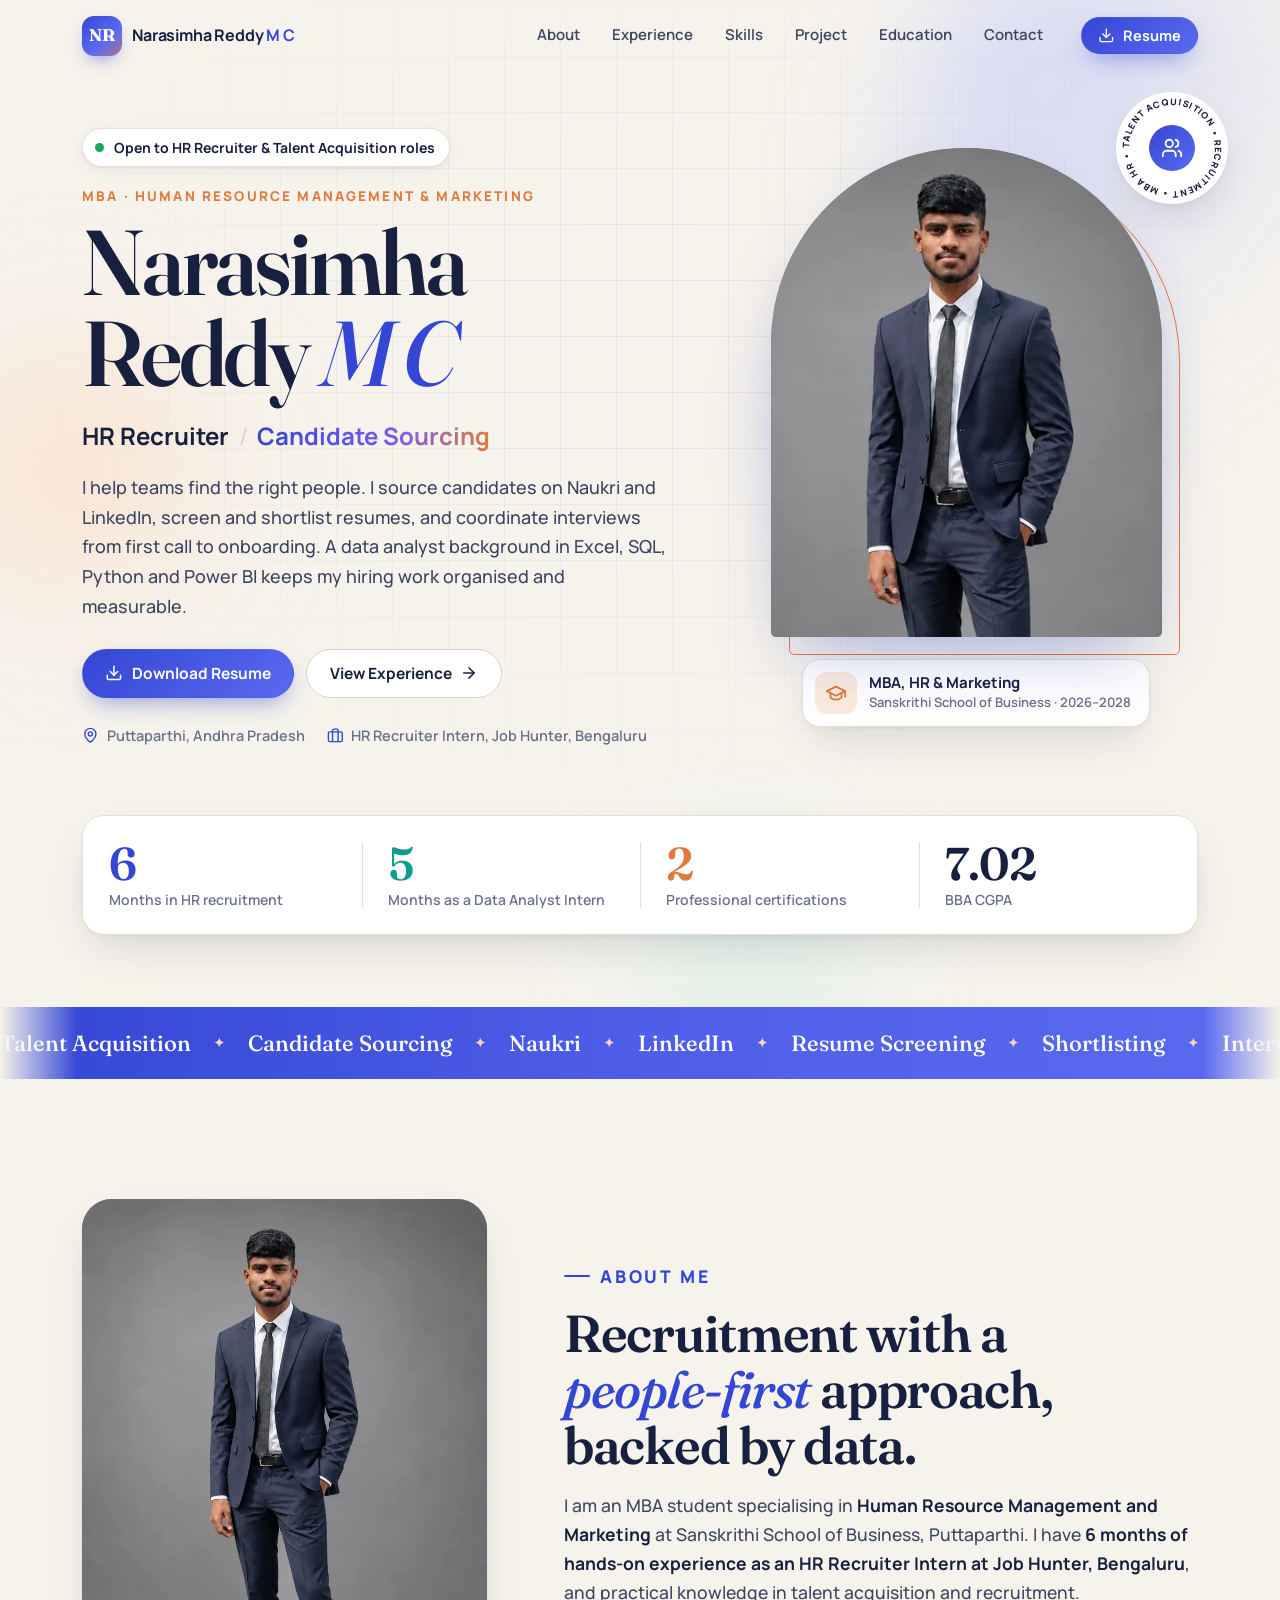
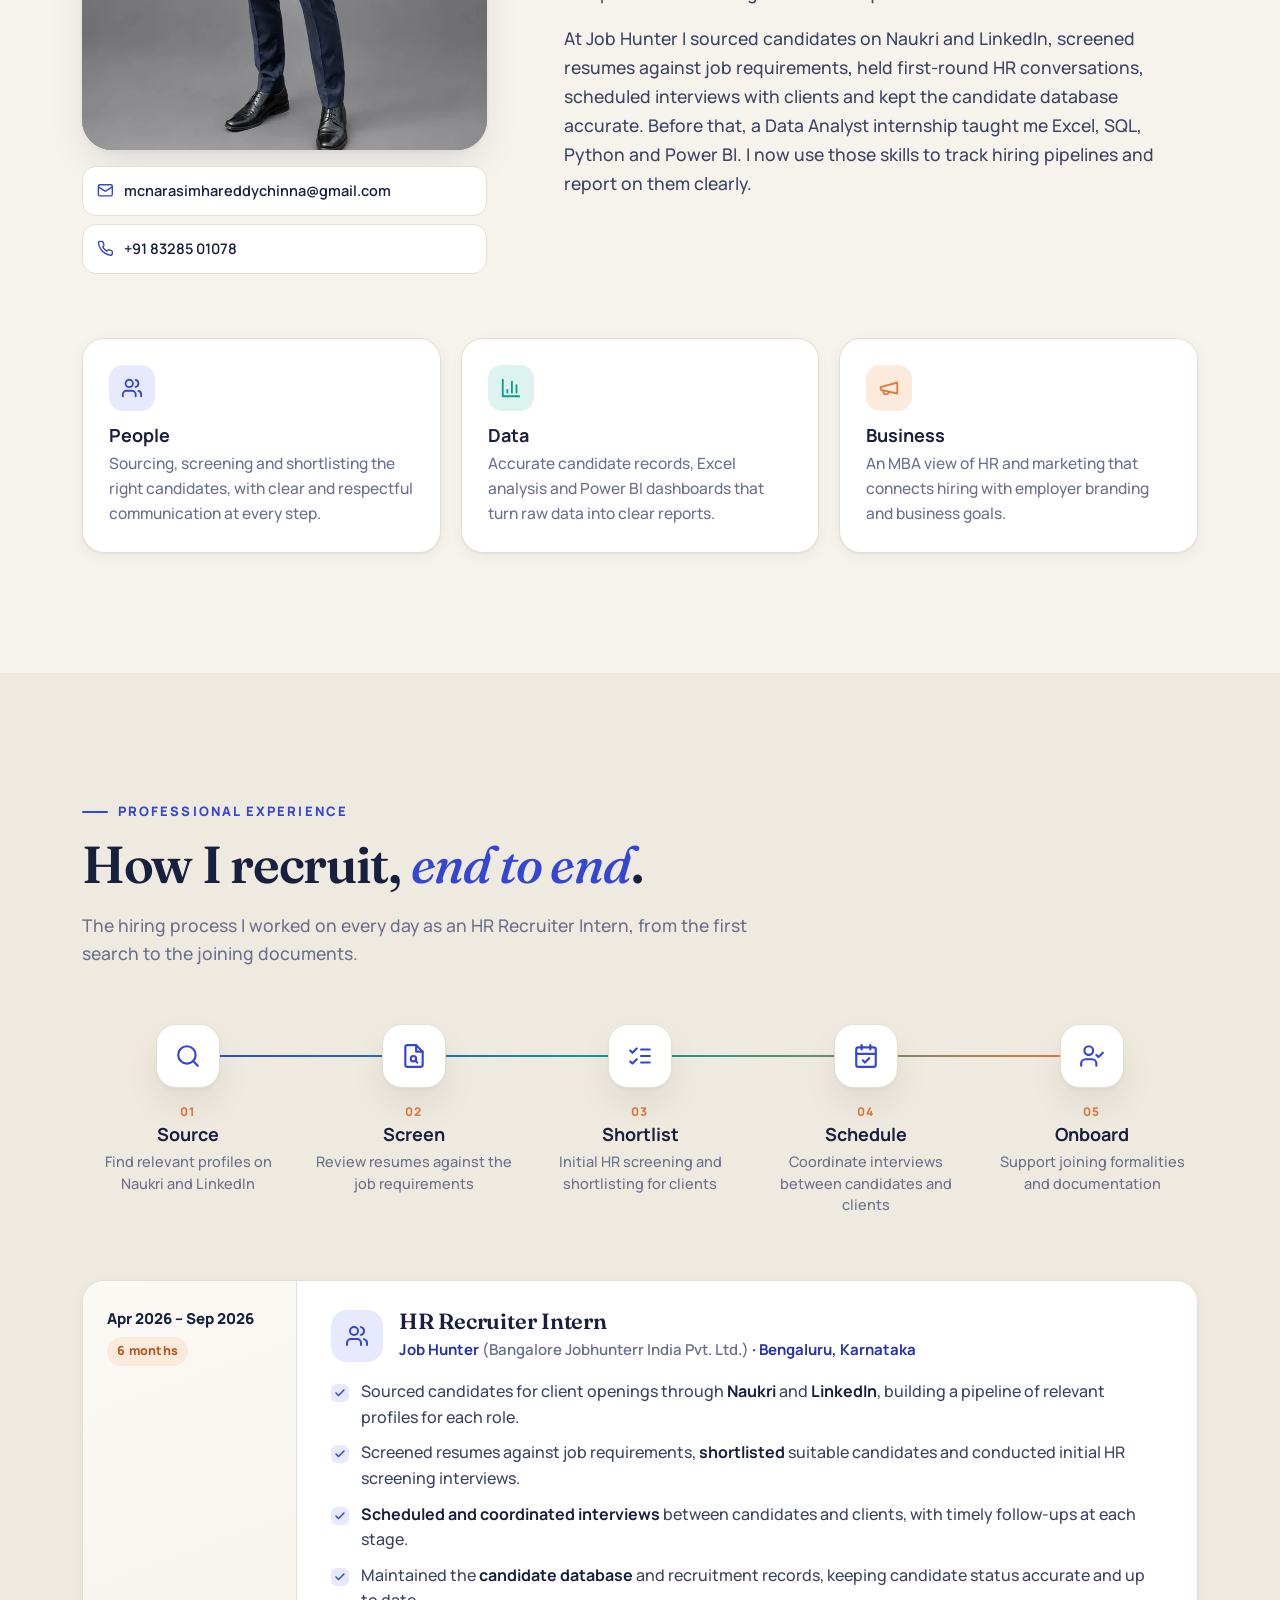
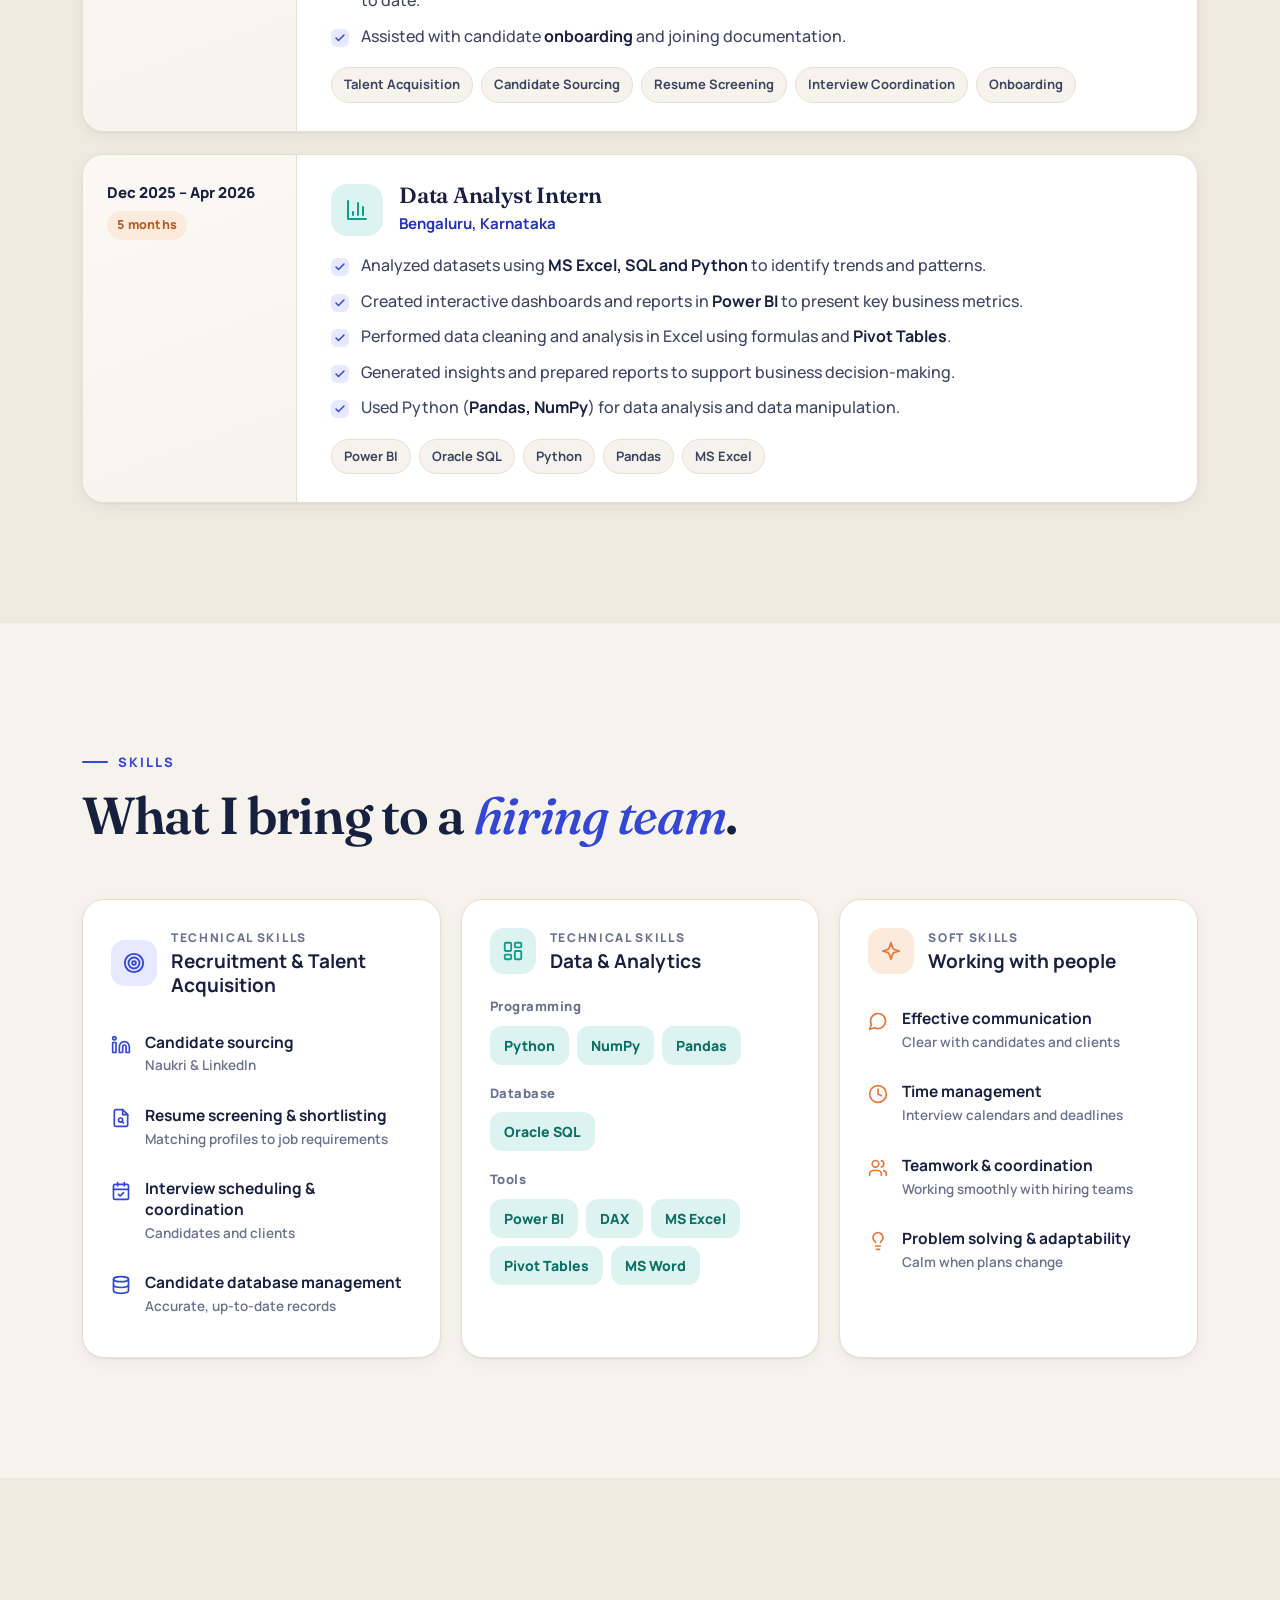
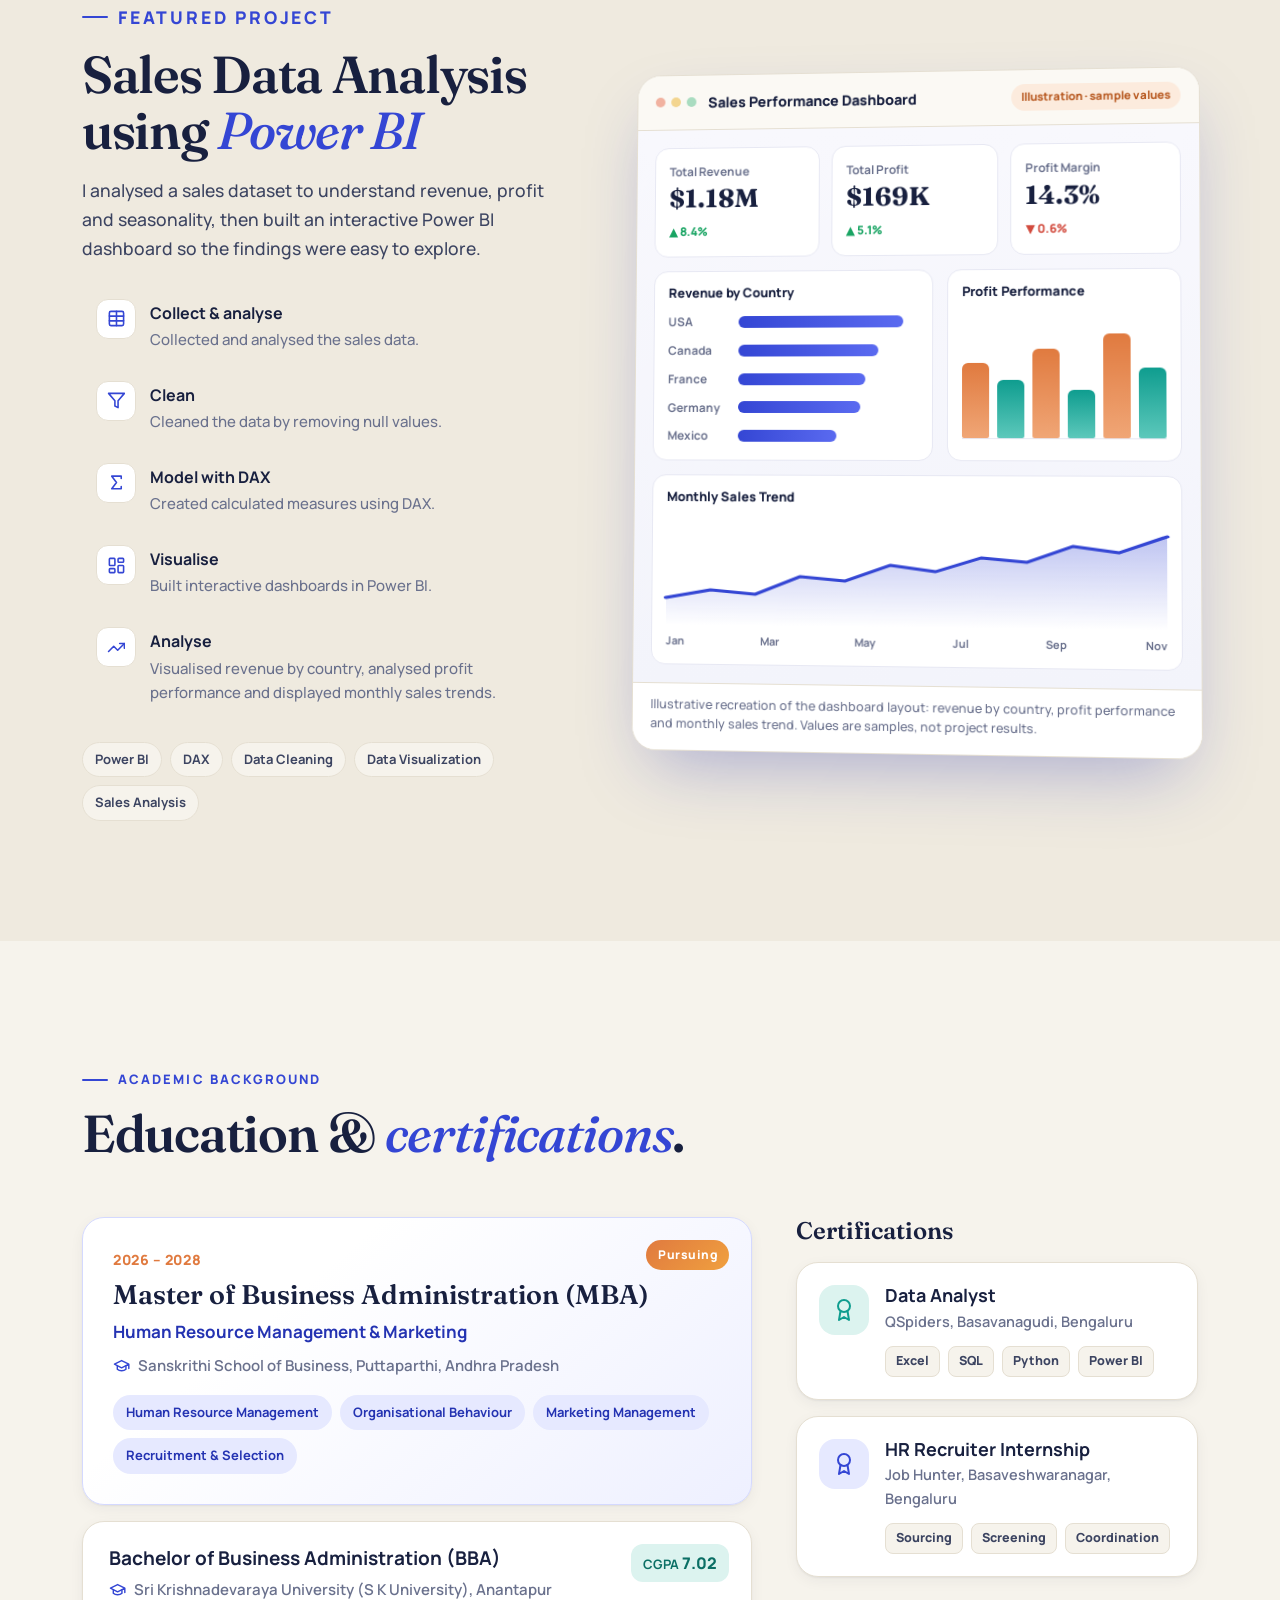
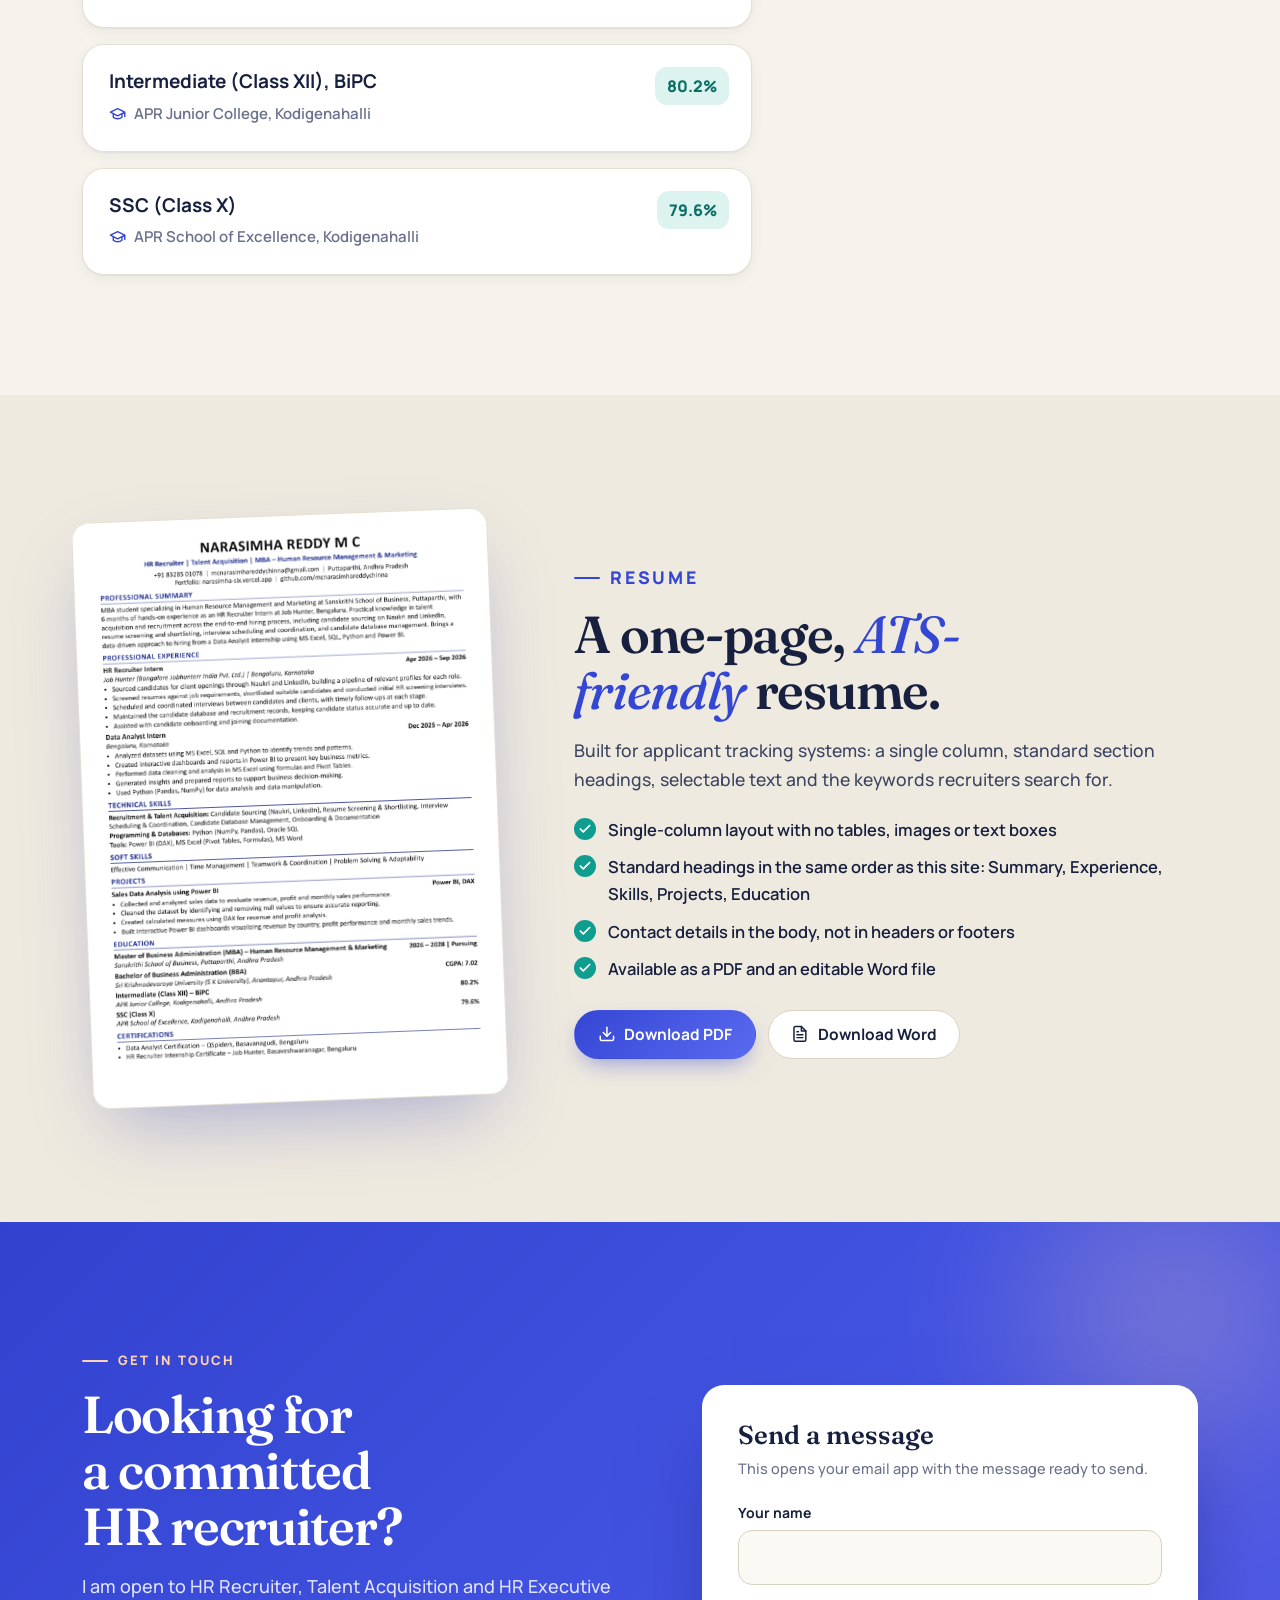
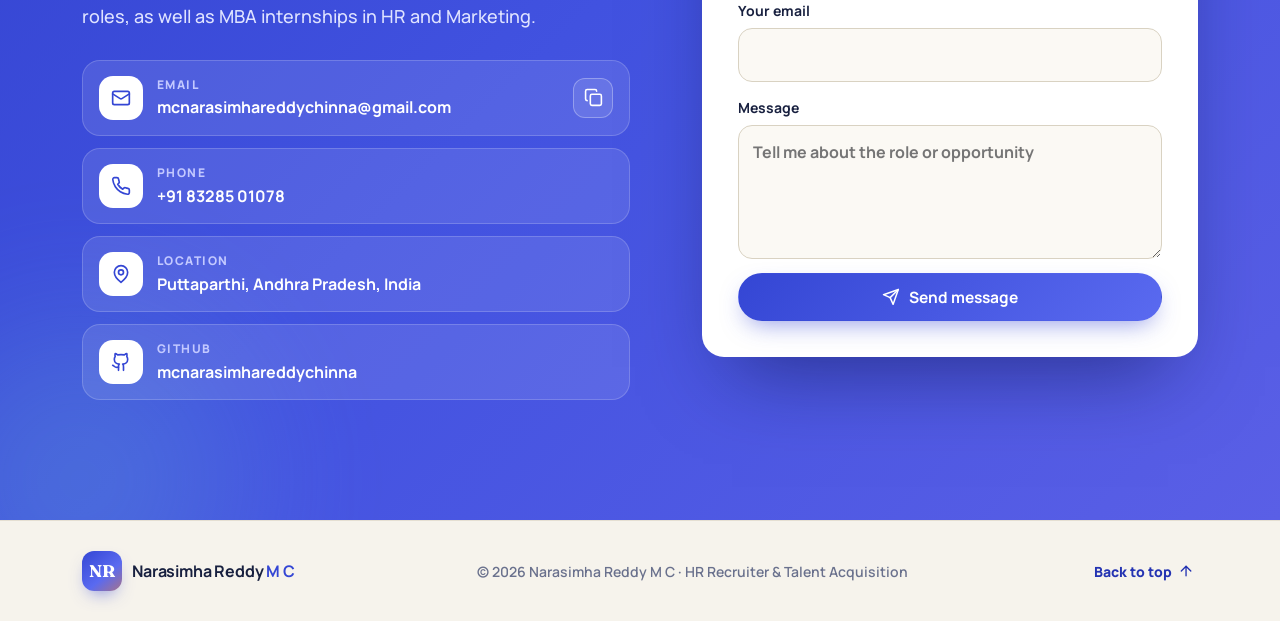
==== commit c242b376: "Add portfolio link to resume, match site order, make site installable Resume - Portfolio link (naras" ====
--- a/index.html
+++ b/index.html
@@ -12,17 +12,29 @@
 <meta property="og:type" content="profile">
 <meta property="og:title" content="Narasimha Reddy M C | HR Recruiter &amp; Talent Acquisition">
 <meta property="og:description" content="MBA (HR &amp; Marketing) | 6 months in HR recruitment | Candidate sourcing, screening, interview coordination | Data skills in Excel, SQL, Python and Power BI.">
-<meta property="og:image" content="assets/img/og-image.jpg">
+<meta property="og:url" content="https://narasimha-six.vercel.app/">
+<meta property="og:site_name" content="Narasimha Reddy M C">
+<meta property="og:image" content="https://narasimha-six.vercel.app/assets/img/og-image.jpg">
+<meta property="og:image:alt" content="Narasimha Reddy M C, HR Recruiter and Talent Acquisition, MBA HR and Marketing">
 <meta property="og:image:width" content="1200">
 <meta property="og:image:height" content="630">
 <meta name="twitter:card" content="summary_large_image">
+<meta name="twitter:image" content="https://narasimha-six.vercel.app/assets/img/og-image.jpg">
+<link rel="canonical" href="https://narasimha-six.vercel.app/">
+<link rel="manifest" href="manifest.webmanifest">
+<meta name="mobile-web-app-capable" content="yes">
+<meta name="apple-mobile-web-app-capable" content="yes">
+<meta name="apple-mobile-web-app-title" content="Narasimha">
+<meta name="apple-mobile-web-app-status-bar-style" content="default">
+<meta name="application-name" content="Narasimha">
 <link rel="icon" href="assets/img/favicon.svg" type="image/svg+xml">
+<link rel="icon" href="assets/img/icons/favicon-32.png" type="image/png" sizes="32x32">
 <link rel="apple-touch-icon" href="assets/img/apple-touch-icon.png">
 <link rel="preconnect" href="https://fonts.googleapis.com">
 <link rel="preconnect" href="https://fonts.gstatic.com" crossorigin>
 <link rel="stylesheet" href="https://fonts.googleapis.com/css2?family=Fraunces:opsz,wght@9..144,500;9..144,600;9..144,700&family=Manrope:wght@400;500;600;700;800&display=swap">
-<link rel="preload" as="image" href="assets/img/narasimha-portrait.webp" fetchpriority="high">
-<link rel="stylesheet" href="assets/css/styles.css">
+<link rel="preload" as="image" imagesrcset="assets/img/narasimha-portrait-480.webp 480w, assets/img/narasimha-portrait.webp 760w" imagesizes="(max-width: 520px) 260px, (max-width: 960px) 320px, 420px" fetchpriority="high">
+<link rel="stylesheet" href="assets/css/styles.css?v=3">
 <script>document.documentElement.classList.remove("no-js")</script>
 <script type="application/ld+json">
 {
@@ -39,6 +51,7 @@
     {"@type": "CollegeOrUniversity", "name": "Sri Krishnadevaraya University, Anantapur"}
   ],
   "knowsAbout": ["Talent Acquisition", "Recruitment", "Candidate Sourcing", "Resume Screening", "Interview Scheduling", "Candidate Database Management", "Power BI", "SQL", "Python", "MS Excel"],
+  "url": "https://narasimha-six.vercel.app/",
   "sameAs": ["https://github.com/mcnarasimhareddychinna"]
 }
 </script>
@@ -87,6 +100,9 @@
     <symbol id="i-send" viewBox="0 0 24 24"><path d="m22 2-7 20-4-9-9-4Z"/><path d="M22 2 11 13"/></symbol>
     <symbol id="i-linkedin" viewBox="0 0 24 24"><path d="M16 8a6 6 0 0 1 6 6v7h-4v-7a2 2 0 0 0-2-2 2 2 0 0 0-2 2v7h-4v-7a6 6 0 0 1 6-6z"/><rect width="4" height="12" x="2" y="9"/><circle cx="4" cy="4" r="2"/></symbol>
     <symbol id="i-code" viewBox="0 0 24 24"><path d="m16 18 6-6-6-6"/><path d="m8 6-6 6 6 6"/></symbol>
+    <symbol id="i-app" viewBox="0 0 24 24"><rect width="14" height="20" x="5" y="2" rx="2"/><path d="M12 18h.01"/><path d="m9 9 3 3 3-3"/><path d="M12 5v7"/></symbol>
+    <symbol id="i-share-ios" viewBox="0 0 24 24"><path d="M4 12v8a2 2 0 0 0 2 2h12a2 2 0 0 0 2-2v-8"/><path d="m16 6-4-4-4 4"/><path d="M12 2v13"/></symbol>
+    <symbol id="i-plus-square" viewBox="0 0 24 24"><rect width="18" height="18" x="3" y="3" rx="2"/><path d="M8 12h8"/><path d="M12 8v8"/></symbol>
     <symbol id="i-table" viewBox="0 0 24 24"><rect width="18" height="18" x="3" y="3" rx="2"/><path d="M3 9h18"/><path d="M3 15h18"/><path d="M12 3v18"/></symbol>
   </defs>
 </svg>
@@ -105,6 +121,9 @@
       <a href="#education">Education</a>
       <a href="#contact">Contact</a>
     </nav>
+    <button class="btn btn-ghost btn-sm nav-install" type="button" data-install hidden>
+      <svg class="i"><use href="#i-app"/></svg><span>Install app</span>
+    </button>
     <a class="btn btn-primary btn-sm nav-cta" href="assets/files/Narasimha_Reddy_MC_Resume.pdf" download>
       <svg class="i"><use href="#i-download"/></svg><span>Resume</span>
     </a>
@@ -120,6 +139,7 @@
     <a href="#education">Education</a>
     <a href="#resume">Resume</a>
     <a href="#contact">Contact</a>
+    <button class="menu-install" type="button" data-install hidden><svg class="i"><use href="#i-app"/></svg>Install app</button>
   </div>
 </header>
 
@@ -162,7 +182,7 @@
           <span class="arch-outline" aria-hidden="true"></span>
           <span class="arch-glow" aria-hidden="true"></span>
           <figure class="portrait">
-            <img src="assets/img/narasimha-portrait.webp" srcset="assets/img/narasimha-portrait-480.webp 480w, assets/img/narasimha-portrait.webp 760w" sizes="(max-width: 600px) 82vw, 420px" width="760" height="950" alt="Narasimha Reddy M C in a navy suit and tie" fetchpriority="high">
+            <img src="assets/img/narasimha-portrait.webp" srcset="assets/img/narasimha-portrait-480.webp 480w, assets/img/narasimha-portrait.webp 760w" sizes="(max-width: 520px) 260px, (max-width: 960px) 320px, 420px" width="760" height="950" alt="Narasimha Reddy M C in a navy suit and tie" fetchpriority="high">
           </figure>
           <div class="seal" aria-hidden="true">
             <svg viewBox="0 0 120 120" class="seal-text">
@@ -524,7 +544,7 @@
         <p data-reveal style="--d:.1s">Built for applicant tracking systems: a single column, standard section headings, selectable text and the keywords recruiters search for.</p>
         <ul class="ats-list" data-reveal style="--d:.14s">
           <li><svg class="i"><use href="#i-check"/></svg>Single-column layout with no tables, images or text boxes</li>
-          <li><svg class="i"><use href="#i-check"/></svg>Standard headings: Summary, Skills, Experience, Projects, Education</li>
+          <li><svg class="i"><use href="#i-check"/></svg>Standard headings in the same order as this site: Summary, Experience, Skills, Projects, Education</li>
           <li><svg class="i"><use href="#i-check"/></svg>Contact details in the body, not in headers or footers</li>
           <li><svg class="i"><use href="#i-check"/></svg>Available as a PDF and an editable Word file</li>
         </ul>
@@ -582,11 +602,32 @@
   <div class="container footer-inner">
     <a class="brand" href="#home"><span class="brand-mark" aria-hidden="true">NR</span><span class="brand-text">Narasimha Reddy <b>M C</b></span></a>
     <p>© <span data-year>2026</span> Narasimha Reddy M C · HR Recruiter &amp; Talent Acquisition</p>
-    <a class="to-top" href="#home">Back to top<svg class="i"><use href="#i-arrow-up-right"/></svg></a>
+    <div class="footer-links">
+      <button class="footer-install" type="button" data-install hidden><svg class="i"><use href="#i-app"/></svg>Install app</button>
+      <a class="to-top" href="#home">Back to top<svg class="i"><use href="#i-arrow-up-right"/></svg></a>
+    </div>
   </div>
 </footer>
 
+<aside class="install-card" role="dialog" aria-labelledby="install-title" aria-describedby="install-text" hidden>
+  <button class="install-close" type="button" data-install-dismiss aria-label="Close"><svg class="i"><use href="#i-x"/></svg></button>
+  <img class="install-icon" src="assets/img/icons/icon-192.png" width="56" height="56" alt="">
+  <div class="install-body">
+    <p class="install-kicker">Free · No app store needed</p>
+    <h2 id="install-title">Install Narasimha's portfolio app</h2>
+    <p id="install-text" class="install-text">Add it to your home screen for one-tap access to the profile and resume, even offline.</p>
+    <ol class="install-ios" hidden>
+      <li><span class="ios-ico"><svg class="i"><use href="#i-share-ios"/></svg></span><span>Tap the <b>Share</b> button in your browser</span></li>
+      <li><span class="ios-ico"><svg class="i"><use href="#i-plus-square"/></svg></span><span>Choose <b>Add to Home Screen</b></span></li>
+    </ol>
+    <div class="install-actions">
+      <button class="btn btn-primary btn-sm" type="button" data-install-confirm><svg class="i"><use href="#i-download"/></svg><span>Install app</span></button>
+      <button class="btn btn-ghost btn-sm" type="button" data-install-dismiss data-later>Not now</button>
+    </div>
+  </div>
+</aside>
+
 <div class="toast" role="status" aria-live="polite" hidden></div>
-<script src="assets/js/main.js" defer></script>
+<script src="assets/js/main.js?v=3" defer></script>
 </body>
 </html>
--- a/assets/css/styles.css
+++ b/assets/css/styles.css
@@ -391,6 +391,39 @@
 .to-top { display: inline-flex; align-items: center; gap: 6px; padding: 10px 4px; min-height: 44px; font-weight: 800; font-size: 14px; color: var(--primary-ink); text-decoration: none; }
 .to-top .i { transform: rotate(-45deg); }
 
+/* ---------------------------------------------------------------- install app */
+.nav-install { margin-right: -10px; }
+.nav-install[hidden], .menu-install[hidden], .footer-install[hidden] { display: none !important; }
+.menu-install { display: flex; align-items: center; gap: 10px; margin-top: 6px; padding: 13px 16px; border: 0; border-radius: 12px; background: var(--primary-soft); color: var(--primary-ink); font-weight: 800; font-size: 16px; text-align: left; }
+.menu-install .i { width: 20px; height: 20px; }
+.footer-links { display: flex; align-items: center; gap: 8px 18px; flex-wrap: wrap; justify-content: center; }
+.footer-install { display: inline-flex; align-items: center; gap: 8px; min-height: 44px; padding: 8px 14px; border-radius: 999px; border: 1.5px solid var(--line-2); background: var(--surface); color: var(--ink); font-weight: 800; font-size: 14px; }
+.footer-install:hover { border-color: var(--primary); color: var(--primary-ink); }
+.install-card { position: fixed; z-index: 70; right: 24px; bottom: 24px; width: min(410px, calc(100% - 32px)); display: grid; grid-template-columns: 56px minmax(0, 1fr); gap: 14px; padding: 20px 20px 18px; border-radius: 22px; background: var(--surface); border: 1px solid var(--line); box-shadow: 0 30px 70px -20px rgba(36, 51, 178, .45), 0 2px 6px rgba(24, 32, 63, .08); animation: install-in .5s var(--ease); }
+.install-card[hidden] { display: none; }
+@keyframes install-in { from { opacity: 0; transform: translateY(24px); } }
+.install-icon { width: 56px; height: 56px; border-radius: 14px; box-shadow: 0 8px 18px -8px rgba(52, 70, 212, .7); }
+.install-close { position: absolute; top: 8px; right: 8px; display: grid; place-items: center; width: 40px; height: 40px; border: 0; border-radius: 12px; background: transparent; color: var(--muted); }
+.install-close:hover { background: var(--canvas); color: var(--ink); }
+.install-kicker { margin: 0 0 2px; padding-right: 34px; font-size: 11.5px; font-weight: 800; letter-spacing: .1em; text-transform: uppercase; color: var(--teal); }
+.install-card h2 { margin: 0 0 6px; padding-right: 30px; font-family: var(--font-display); font-weight: 600; font-size: 19px; line-height: 1.25; }
+.install-text { margin: 0 0 14px; font-size: 14.5px; color: var(--muted); line-height: 1.5; }
+.install-ios { display: grid; gap: 8px; margin: 0 0 14px; }
+.install-ios[hidden] { display: none; }
+.install-ios li { display: flex; align-items: center; gap: 10px; font-size: 14.5px; color: var(--ink); }
+.ios-ico { display: grid; place-items: center; width: 30px; height: 30px; border-radius: 9px; background: var(--primary-soft); color: var(--primary); flex: none; }
+.ios-ico .i { width: 17px; height: 17px; }
+.install-actions { display: flex; flex-wrap: wrap; gap: 8px; }
+.install-actions .btn { min-height: 42px; }
+.install-card.ios [data-install-confirm] { display: none; }
+@media (max-width: 960px) { .nav-install { display: none !important; } }
+@media (max-width: 520px) {
+  .install-card { left: 12px; right: 12px; bottom: calc(12px + env(safe-area-inset-bottom)); width: auto; grid-template-columns: 48px minmax(0, 1fr); gap: 12px; padding: 16px 16px 14px; }
+  .install-icon { width: 48px; height: 48px; border-radius: 12px; }
+  .install-actions .btn { flex: 1 1 auto; }
+}
+@media print { .install-card { display: none !important; } }
+
 /* toast */
 .toast { position: fixed; left: 50%; bottom: 24px; z-index: 80; transform: translateX(-50%); padding: 12px 18px; border-radius: 999px; background: var(--primary-ink); color: #fff; font-weight: 700; font-size: 14.5px; box-shadow: var(--shadow-lg); animation: toast .35s var(--ease); }
 @keyframes toast { from { opacity: 0; transform: translate(-50%, 10px); } }
